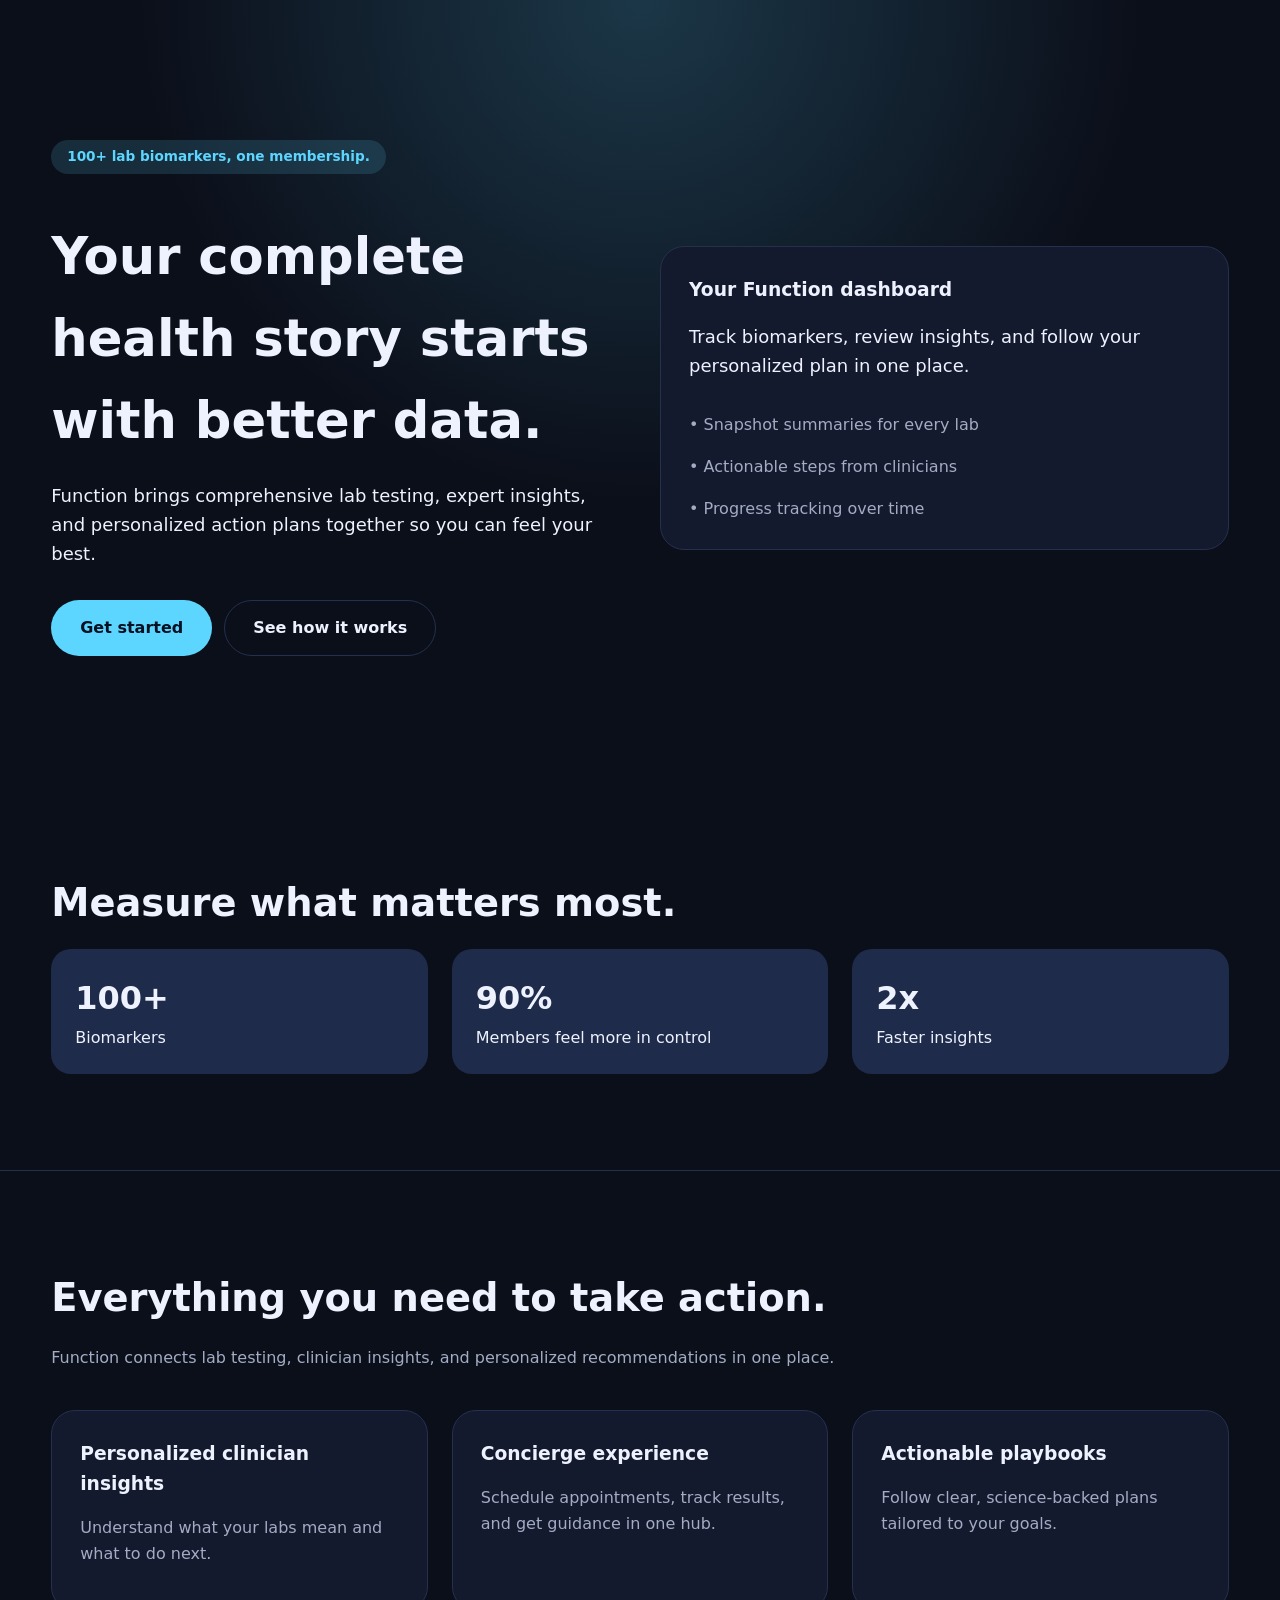
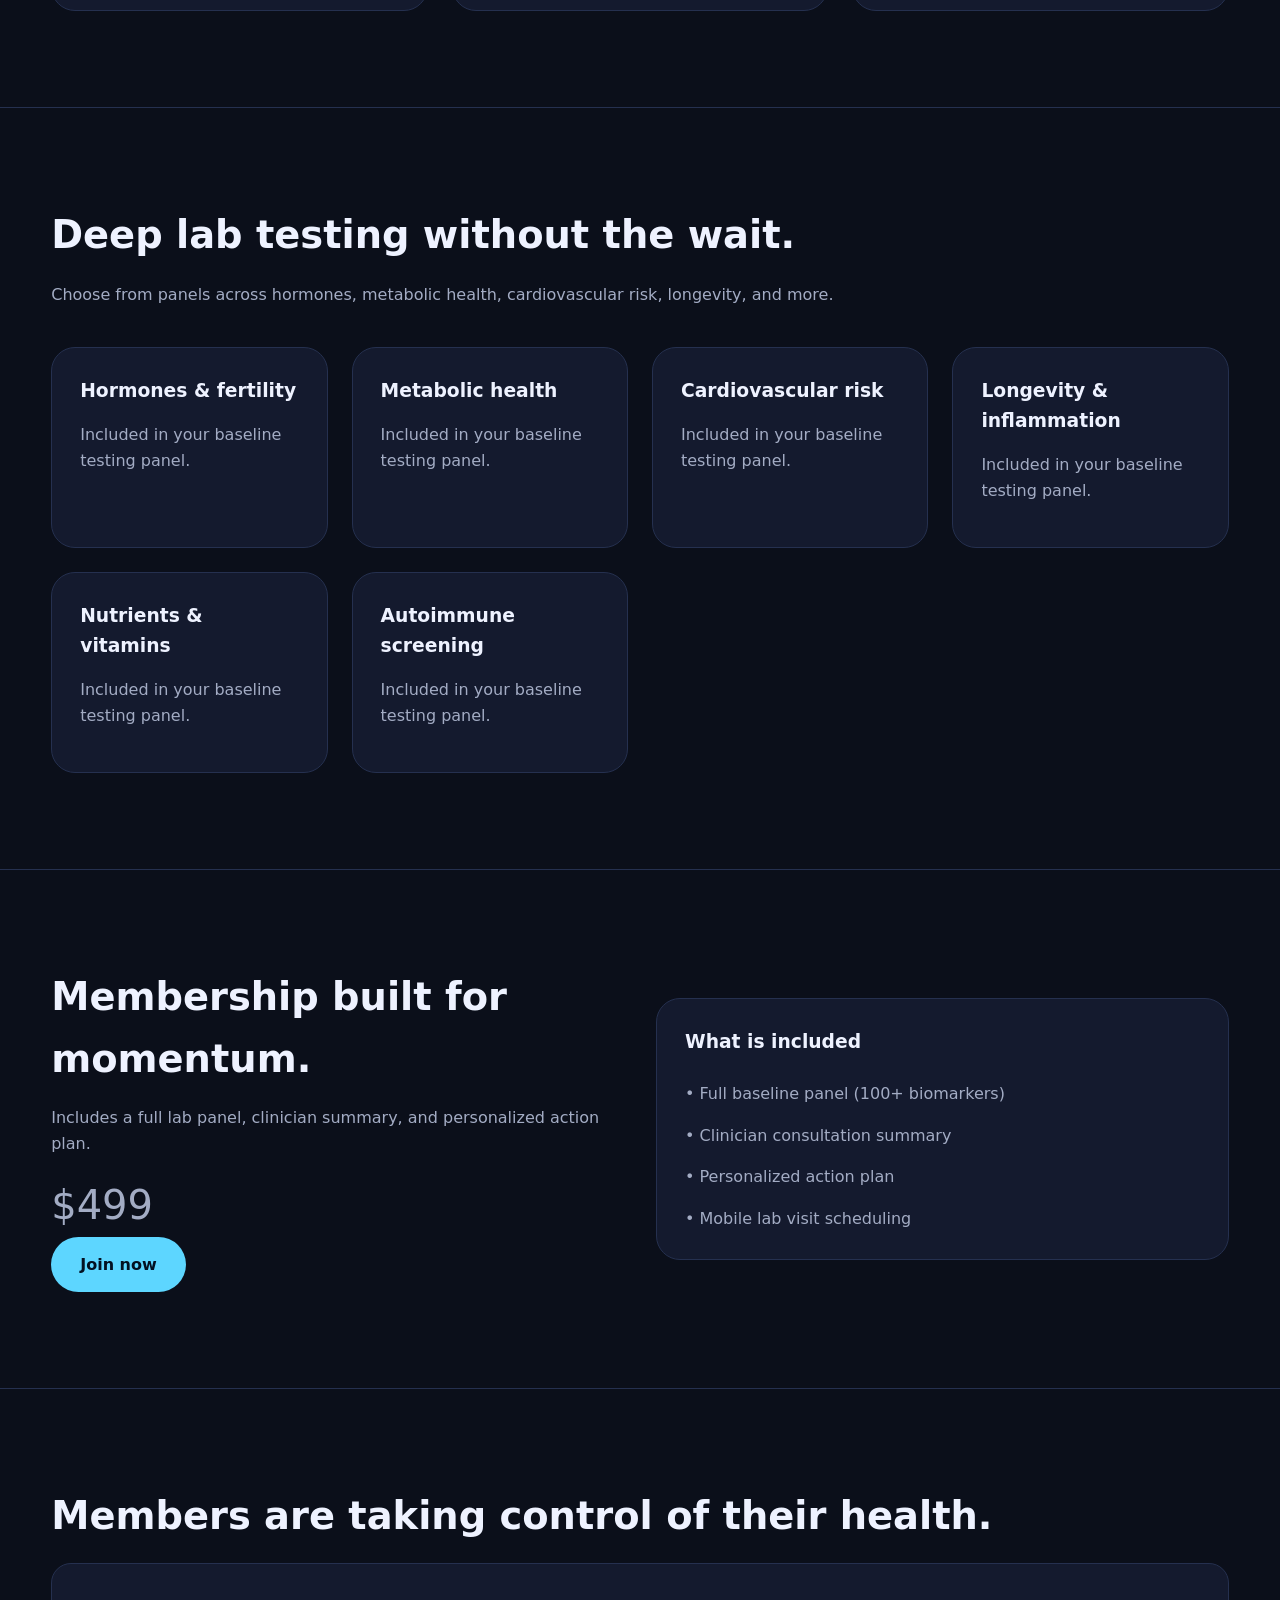
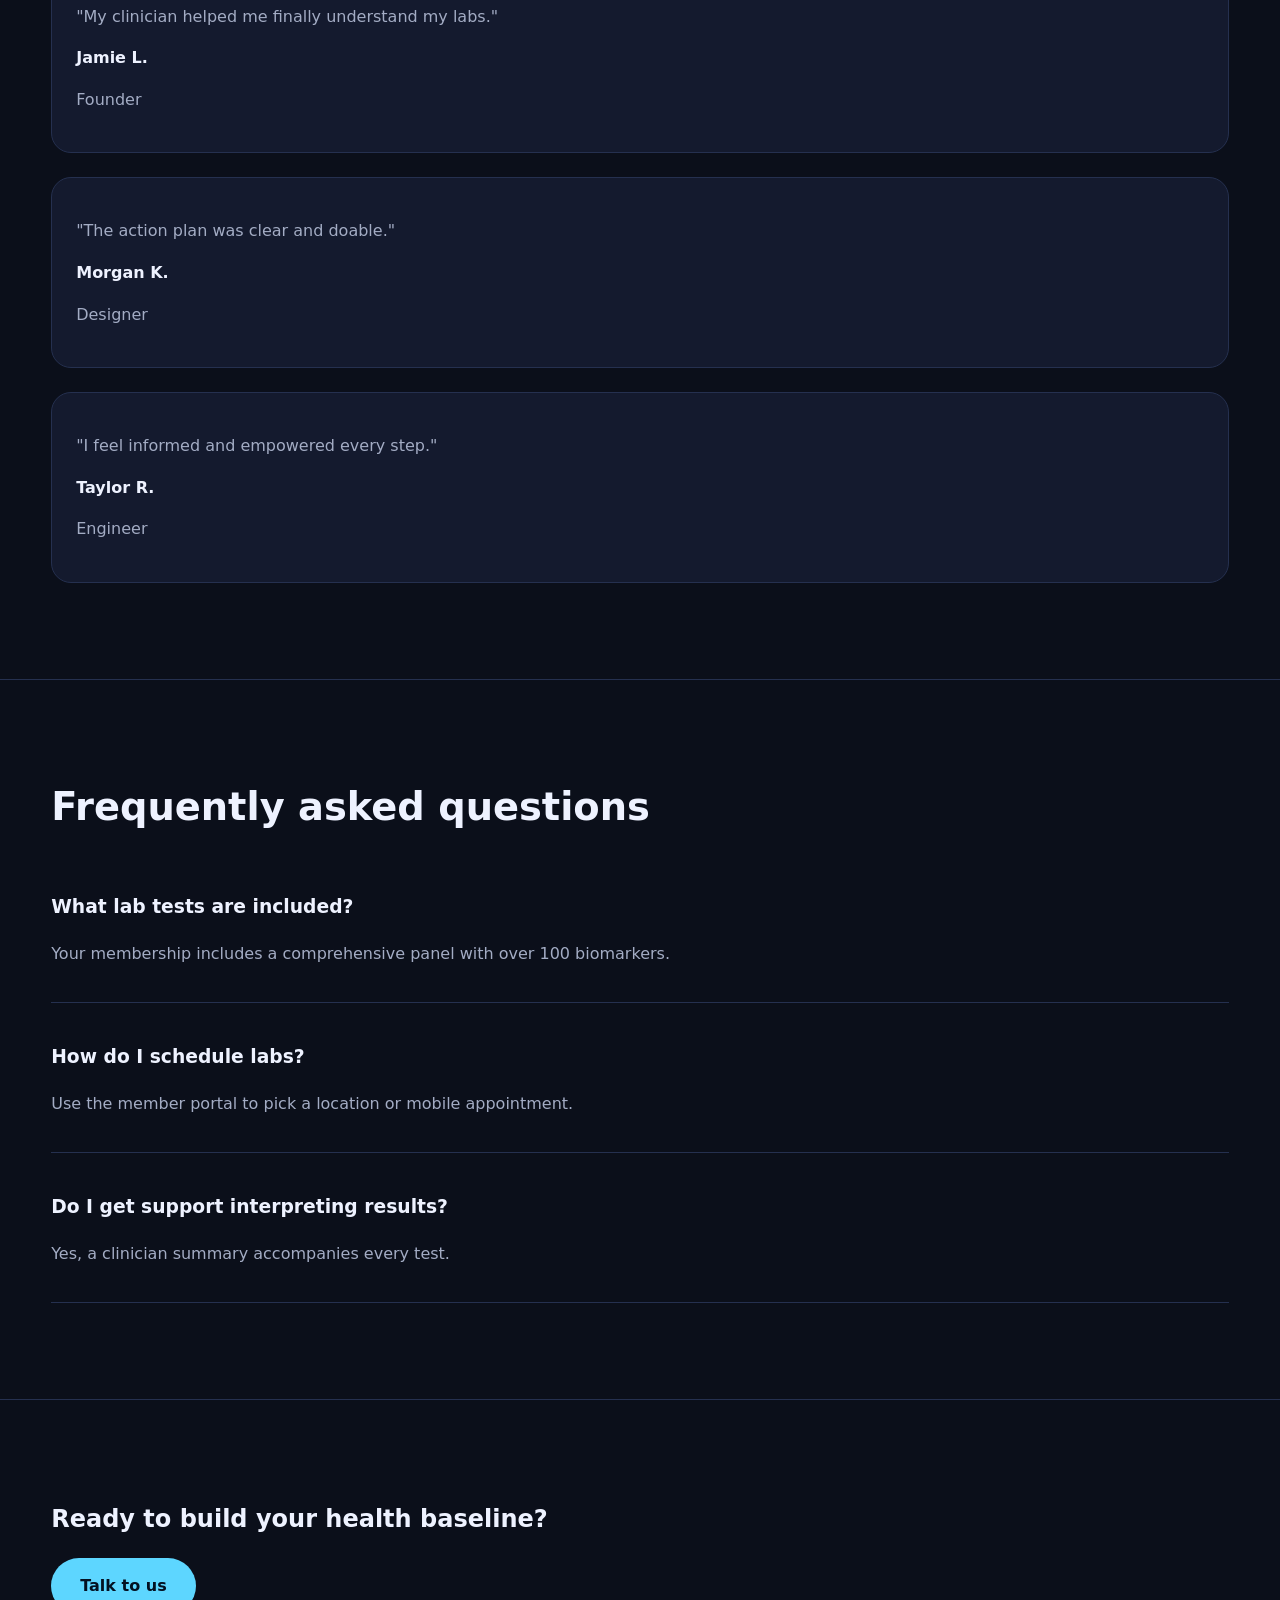
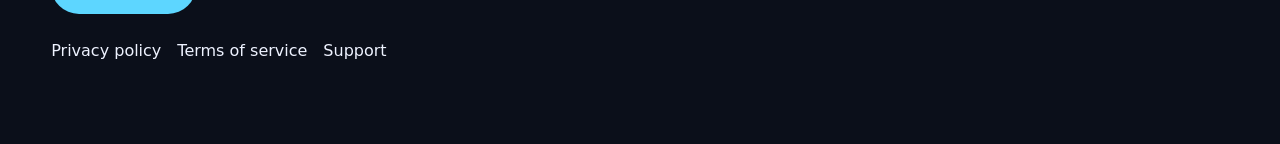
==== preview.html @ 31ff09a7 "Add static HTML preview" ====
<!DOCTYPE html>
<html lang="en">
  <head>
    <meta charset="UTF-8">
    <meta name="viewport" content="width=device-width, initial-scale=1.0">
    <title>Function Health Clone Preview</title>
    <link rel="stylesheet" href="style.css">
  </head>
  <body>
    <section class="fhc-hero" id="top">
      <div class="fhc-container fhc-hero-grid">
        <div>
          <span class="fhc-pill">100+ lab biomarkers, one membership.</span>
          <h1>Your complete health story starts with better data.</h1>
          <p>Function brings comprehensive lab testing, expert insights, and personalized action plans together so you can feel your best.</p>
          <div class="fhc-badge-list">
            <a class="fhc-button" href="#pricing">Get started</a>
            <a class="fhc-button secondary" href="#labs">See how it works</a>
          </div>
        </div>
        <div class="fhc-card">
          <h3>Your Function dashboard</h3>
          <p>Track biomarkers, review insights, and follow your personalized plan in one place.</p>
          <ul class="fhc-list">
            <li>• Snapshot summaries for every lab</li>
            <li>• Actionable steps from clinicians</li>
            <li>• Progress tracking over time</li>
          </ul>
        </div>
      </div>
    </section>

    <section class="fhc-section" id="stats">
      <div class="fhc-container">
        <h2>Measure what matters most.</h2>
        <div class="fhc-stats">
          <div class="fhc-stat">
            <strong>100+</strong>
            <span>Biomarkers</span>
          </div>
          <div class="fhc-stat">
            <strong>90%</strong>
            <span>Members feel more in control</span>
          </div>
          <div class="fhc-stat">
            <strong>2x</strong>
            <span>Faster insights</span>
          </div>
        </div>
      </div>
    </section>

    <section class="fhc-section" id="benefits">
      <div class="fhc-container">
        <h2>Everything you need to take action.</h2>
        <p>Function connects lab testing, clinician insights, and personalized recommendations in one place.</p>
        <div class="fhc-card-grid">
          <div class="fhc-card">
            <h3>Personalized clinician insights</h3>
            <p>Understand what your labs mean and what to do next.</p>
          </div>
          <div class="fhc-card">
            <h3>Concierge experience</h3>
            <p>Schedule appointments, track results, and get guidance in one hub.</p>
          </div>
          <div class="fhc-card">
            <h3>Actionable playbooks</h3>
            <p>Follow clear, science-backed plans tailored to your goals.</p>
          </div>
        </div>
      </div>
    </section>

    <section class="fhc-section" id="labs">
      <div class="fhc-container">
        <h2>Deep lab testing without the wait.</h2>
        <p>Choose from panels across hormones, metabolic health, cardiovascular risk, longevity, and more.</p>
        <div class="fhc-card-grid">
          <div class="fhc-card">
            <h3>Hormones &amp; fertility</h3>
            <p>Included in your baseline testing panel.</p>
          </div>
          <div class="fhc-card">
            <h3>Metabolic health</h3>
            <p>Included in your baseline testing panel.</p>
          </div>
          <div class="fhc-card">
            <h3>Cardiovascular risk</h3>
            <p>Included in your baseline testing panel.</p>
          </div>
          <div class="fhc-card">
            <h3>Longevity &amp; inflammation</h3>
            <p>Included in your baseline testing panel.</p>
          </div>
          <div class="fhc-card">
            <h3>Nutrients &amp; vitamins</h3>
            <p>Included in your baseline testing panel.</p>
          </div>
          <div class="fhc-card">
            <h3>Autoimmune screening</h3>
            <p>Included in your baseline testing panel.</p>
          </div>
        </div>
      </div>
    </section>

    <section class="fhc-section" id="pricing">
      <div class="fhc-container fhc-pricing">
        <div>
          <h2>Membership built for momentum.</h2>
          <p>Includes a full lab panel, clinician summary, and personalized action plan.</p>
          <p class="fhc-price">$499</p>
          <a class="fhc-button" href="#">Join now</a>
        </div>
        <div class="fhc-card">
          <h3>What is included</h3>
          <ul class="fhc-list">
            <li>• Full baseline panel (100+ biomarkers)</li>
            <li>• Clinician consultation summary</li>
            <li>• Personalized action plan</li>
            <li>• Mobile lab visit scheduling</li>
          </ul>
        </div>
      </div>
    </section>

    <section class="fhc-section" id="testimonials">
      <div class="fhc-container">
        <h2>Members are taking control of their health.</h2>
        <div class="fhc-testimonial">
          <blockquote>
            <p>"My clinician helped me finally understand my labs."</p>
            <strong>Jamie L.</strong>
            <p>Founder</p>
          </blockquote>
          <blockquote>
            <p>"The action plan was clear and doable."</p>
            <strong>Morgan K.</strong>
            <p>Designer</p>
          </blockquote>
          <blockquote>
            <p>"I feel informed and empowered every step."</p>
            <strong>Taylor R.</strong>
            <p>Engineer</p>
          </blockquote>
        </div>
      </div>
    </section>

    <section class="fhc-section" id="faq">
      <div class="fhc-container">
        <h2>Frequently asked questions</h2>
        <div>
          <div class="fhc-faq-item">
            <h3>What lab tests are included?</h3>
            <p>Your membership includes a comprehensive panel with over 100 biomarkers.</p>
          </div>
          <div class="fhc-faq-item">
            <h3>How do I schedule labs?</h3>
            <p>Use the member portal to pick a location or mobile appointment.</p>
          </div>
          <div class="fhc-faq-item">
            <h3>Do I get support interpreting results?</h3>
            <p>Yes, a clinician summary accompanies every test.</p>
          </div>
        </div>
      </div>
    </section>

    <footer class="fhc-footer" id="contact">
      <div class="fhc-container">
        <h2>Ready to build your health baseline?</h2>
        <a class="fhc-button" href="#">Talk to us</a>
        <nav>
          <a href="#">Privacy policy</a>
          <a href="#">Terms of service</a>
          <a href="#">Support</a>
        </nav>
      </div>
    </footer>
  </body>
</html>
---- style.css ----
/*
Theme Name: Function Health Clone
Theme URI: https://www.functionhealth.com/
Author: OpenAI
Description: A customizable WordPress theme inspired by Function Health.
Version: 1.0.0
Text Domain: function-health-clone
*/

:root {
  --fhc-bg: #0b0f1a;
  --fhc-text: #eef2ff;
  --fhc-muted: #a3acc4;
  --fhc-accent: #5dd6ff;
  --fhc-surface: #141a2e;
  --fhc-border: #25304f;
  --fhc-highlight: #1f2b4a;
  --fhc-success: #52f2a9;
}

* {
  box-sizing: border-box;
}

body {
  margin: 0;
  font-family: "Inter", "Segoe UI", system-ui, sans-serif;
  background: var(--fhc-bg);
  color: var(--fhc-text);
  line-height: 1.6;
}

a {
  color: inherit;
  text-decoration: none;
}

img {
  max-width: 100%;
  display: block;
}

.fhc-container {
  width: min(1200px, 92vw);
  margin: 0 auto;
}

.fhc-section {
  padding: 96px 0;
  border-bottom: 1px solid var(--fhc-border);
}

.fhc-section h2 {
  font-size: clamp(2rem, 3vw, 3rem);
  margin: 0 0 16px;
}

.fhc-section p {
  color: var(--fhc-muted);
}

.fhc-button {
  display: inline-flex;
  align-items: center;
  gap: 8px;
  padding: 14px 28px;
  border-radius: 999px;
  border: 1px solid transparent;
  font-weight: 600;
  background: var(--fhc-accent);
  color: #031122;
  transition: transform 0.2s ease, box-shadow 0.2s ease;
}

.fhc-button:hover {
  transform: translateY(-2px);
  box-shadow: 0 16px 30px rgba(93, 214, 255, 0.25);
}

.fhc-button.secondary {
  background: transparent;
  color: var(--fhc-text);
  border-color: var(--fhc-border);
}

.fhc-hero {
  padding: 140px 0 120px;
  background: radial-gradient(circle at top, rgba(93, 214, 255, 0.2), transparent 50%);
}

.fhc-hero .fhc-hero-grid {
  display: grid;
  gap: 40px;
  grid-template-columns: repeat(auto-fit, minmax(280px, 1fr));
  align-items: center;
}

.fhc-hero h1 {
  font-size: clamp(2.8rem, 4vw, 4.5rem);
  margin-bottom: 20px;
}

.fhc-hero p {
  font-size: 1.125rem;
  margin-bottom: 32px;
}

.fhc-pill {
  display: inline-flex;
  align-items: center;
  gap: 8px;
  padding: 6px 16px;
  border-radius: 999px;
  background: rgba(93, 214, 255, 0.15);
  color: var(--fhc-accent);
  font-weight: 600;
  font-size: 0.85rem;
}

.fhc-card-grid {
  display: grid;
  gap: 24px;
  grid-template-columns: repeat(auto-fit, minmax(220px, 1fr));
  margin-top: 40px;
}

.fhc-card {
  background: var(--fhc-surface);
  border: 1px solid var(--fhc-border);
  border-radius: 24px;
  padding: 28px;
}

.fhc-card h3 {
  margin-top: 0;
  margin-bottom: 12px;
}

.fhc-stats {
  display: grid;
  gap: 24px;
  grid-template-columns: repeat(auto-fit, minmax(200px, 1fr));
}

.fhc-stat {
  background: var(--fhc-highlight);
  border-radius: 20px;
  padding: 24px;
}

.fhc-stat strong {
  font-size: 2rem;
  display: block;
}

.fhc-pricing {
  display: grid;
  gap: 32px;
  grid-template-columns: repeat(auto-fit, minmax(280px, 1fr));
  align-items: center;
}

.fhc-price {
  font-size: clamp(2.5rem, 3vw, 3.5rem);
  color: var(--fhc-success);
  margin: 0;
}

.fhc-list {
  list-style: none;
  padding: 0;
  margin: 24px 0 0;
  display: grid;
  gap: 16px;
}

.fhc-list li {
  display: flex;
  gap: 12px;
  align-items: flex-start;
  color: var(--fhc-muted);
}

.fhc-testimonial {
  display: grid;
  gap: 24px;
}

.fhc-testimonial blockquote {
  margin: 0;
  padding: 24px;
  border-radius: 20px;
  background: var(--fhc-surface);
  border: 1px solid var(--fhc-border);
}

.fhc-faq-item {
  border-bottom: 1px solid var(--fhc-border);
  padding: 20px 0;
}

.fhc-footer {
  padding: 80px 0;
}

.fhc-footer nav {
  display: flex;
  flex-wrap: wrap;
  gap: 16px;
  margin-top: 24px;
}

.fhc-badge-list {
  display: flex;
  flex-wrap: wrap;
  gap: 12px;
  margin-top: 20px;
}

.fhc-badge {
  background: rgba(255, 255, 255, 0.06);
  border: 1px solid var(--fhc-border);
  padding: 8px 16px;
  border-radius: 999px;
  font-size: 0.85rem;
}

@media (max-width: 720px) {
  .fhc-section {
    padding: 72px 0;
  }
}
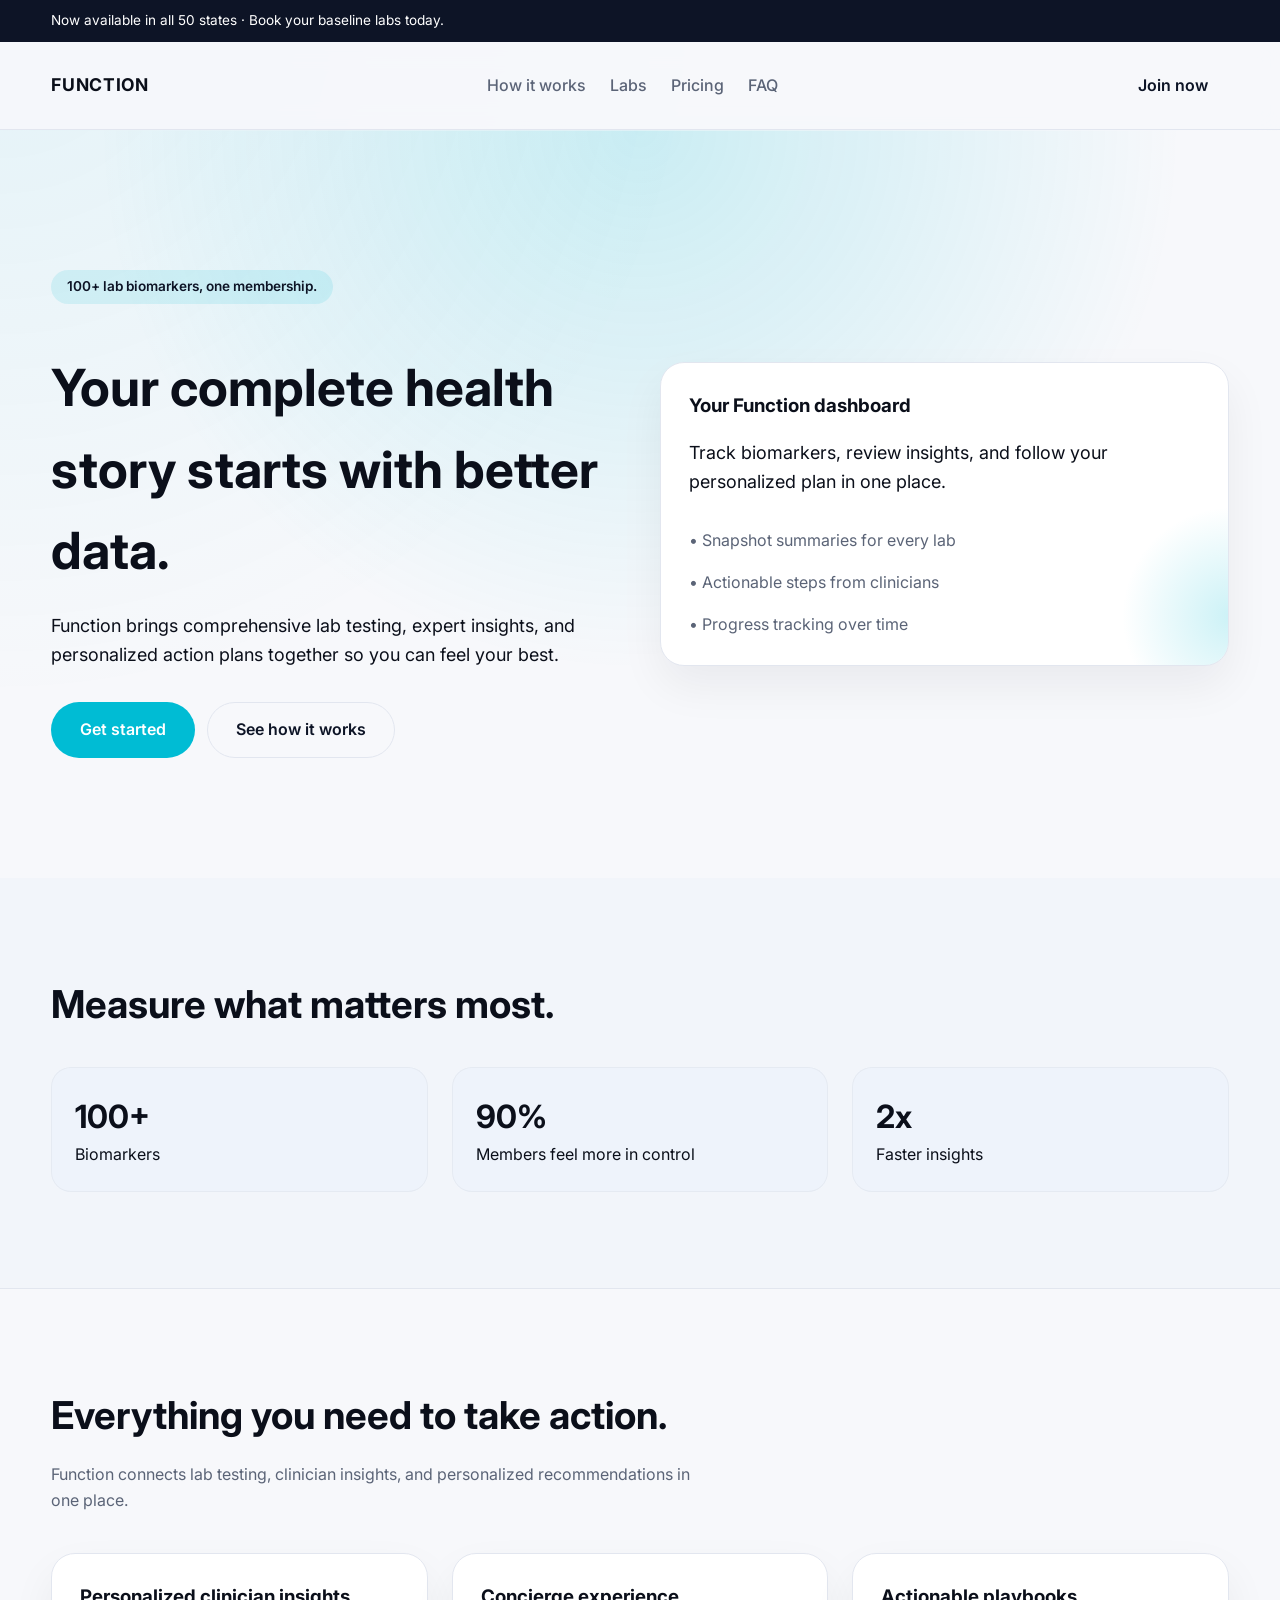
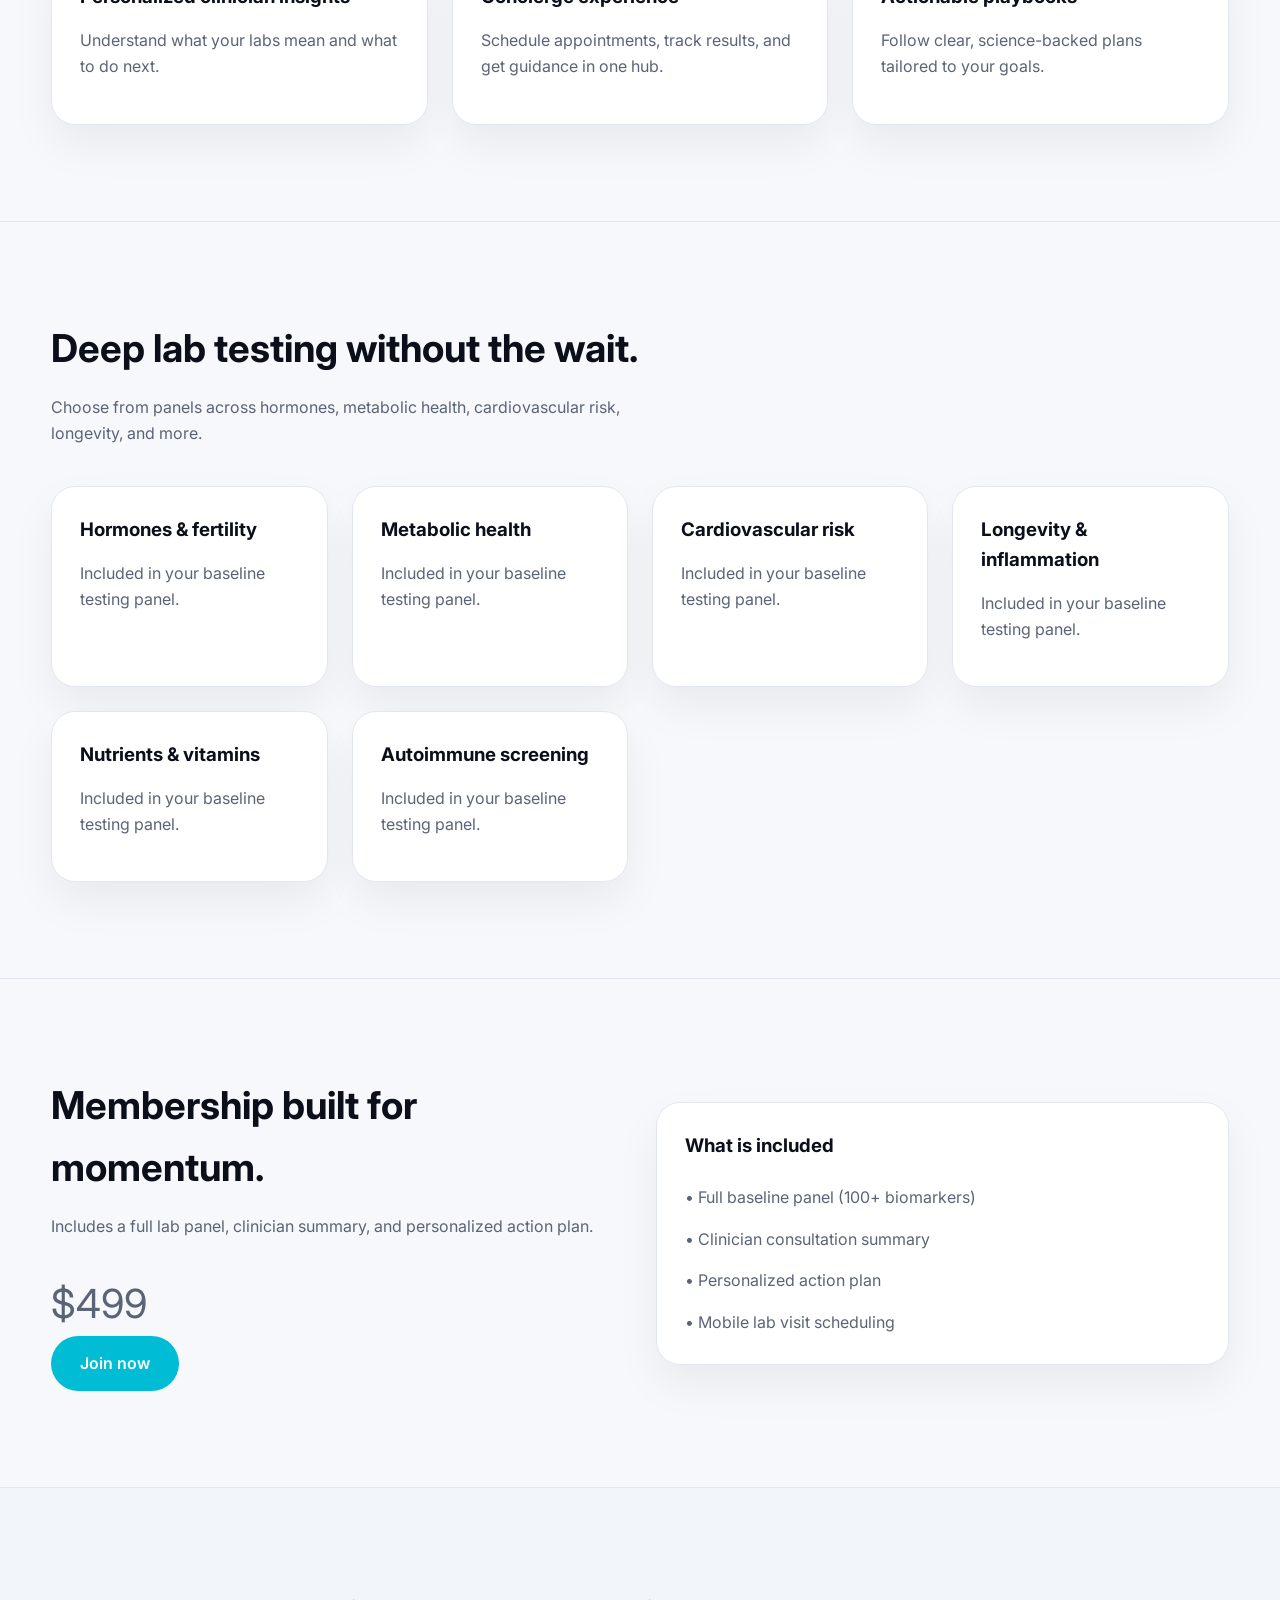
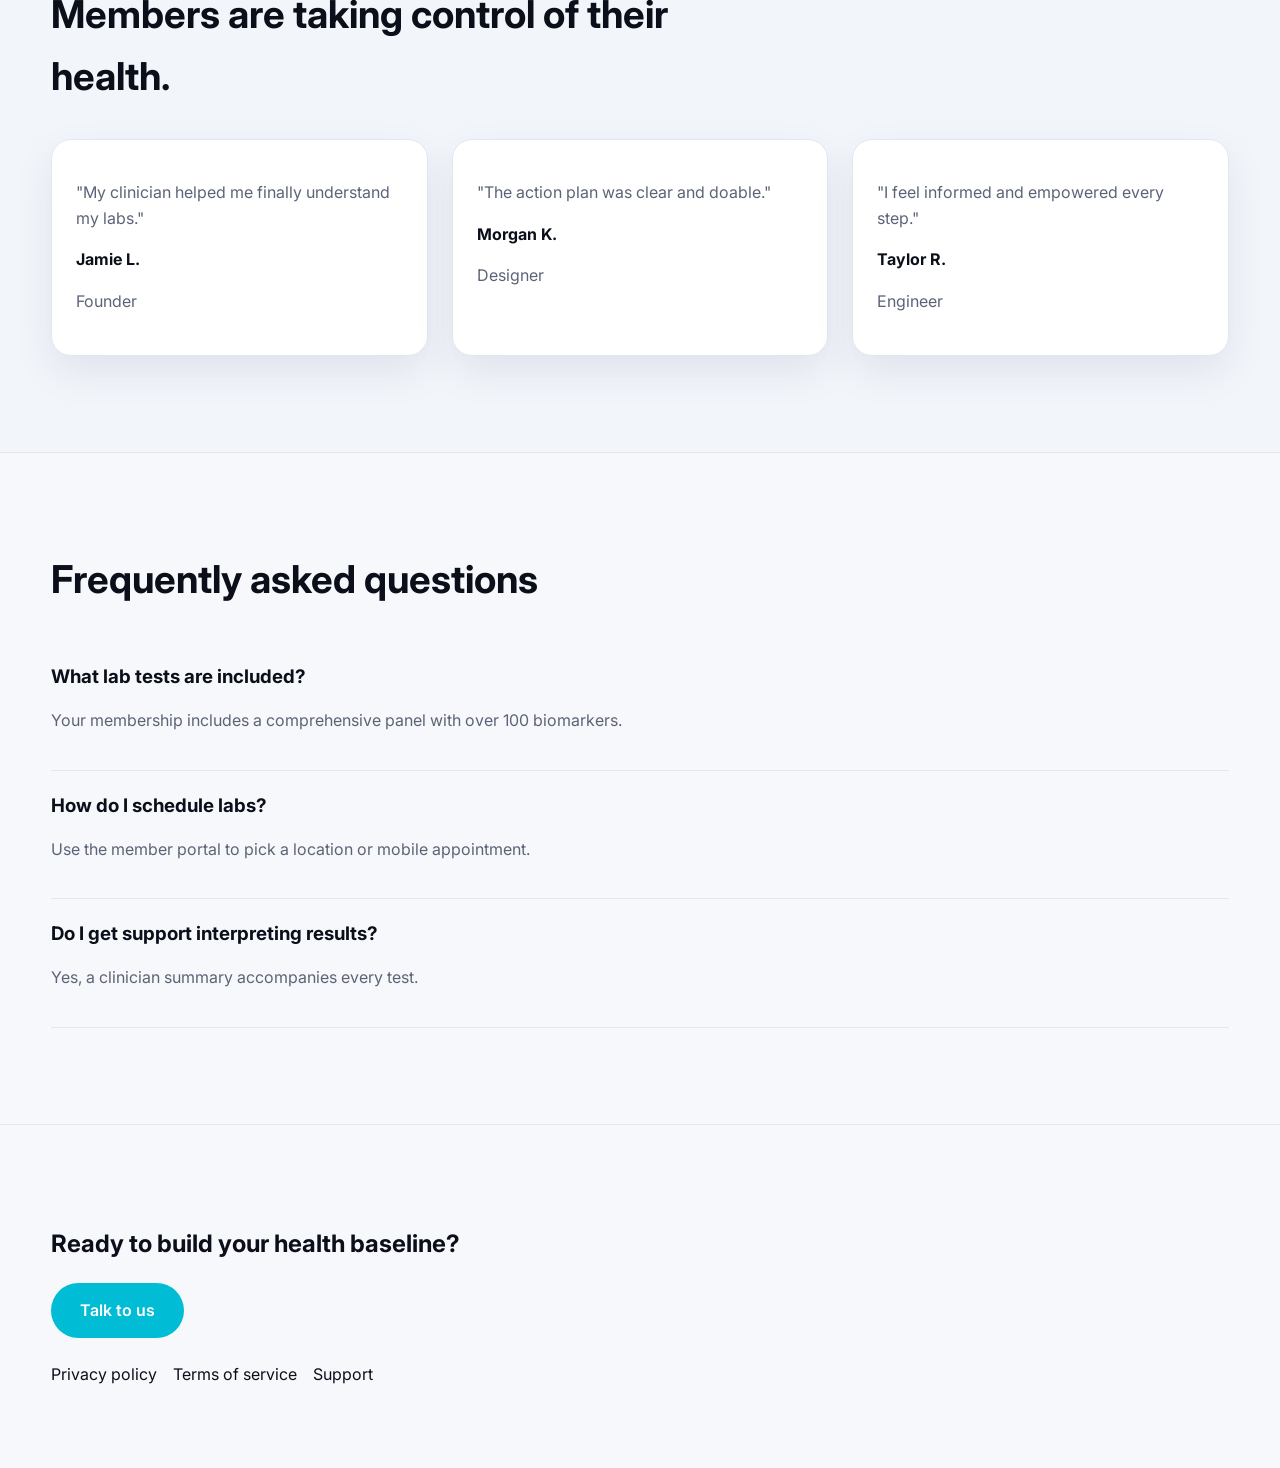
==== commit 5d08f0ac: "Enhance section layout and styling" ====
--- a/preview.html
+++ b/preview.html
@@ -7,6 +7,25 @@
     <link rel="stylesheet" href="style.css">
   </head>
   <body>
+    <div class="fhc-announcement">
+      <div class="fhc-container">
+        Now available in all 50 states · Book your baseline labs today.
+      </div>
+    </div>
+    <header class="fhc-header">
+      <div class="fhc-container">
+        <div class="fhc-logo">Function</div>
+        <nav class="fhc-nav">
+          <a href="#benefits">How it works</a>
+          <a href="#labs">Labs</a>
+          <a href="#pricing">Pricing</a>
+          <a href="#faq">FAQ</a>
+        </nav>
+        <div class="fhc-header-actions">
+          <a class="fhc-button secondary" href="#pricing">Join now</a>
+        </div>
+      </div>
+    </header>
     <section class="fhc-hero" id="top">
       <div class="fhc-container fhc-hero-grid">
         <div>
@@ -18,7 +37,7 @@
             <a class="fhc-button secondary" href="#labs">See how it works</a>
           </div>
         </div>
-        <div class="fhc-card">
+        <div class="fhc-card fhc-hero-card">
           <h3>Your Function dashboard</h3>
           <p>Track biomarkers, review insights, and follow your personalized plan in one place.</p>
           <ul class="fhc-list">
@@ -30,9 +49,11 @@
       </div>
     </section>
 
-    <section class="fhc-section" id="stats">
-      <div class="fhc-container">
-        <h2>Measure what matters most.</h2>
+    <section class="fhc-section fhc-section--alt" id="stats">
+      <div class="fhc-container">
+        <div class="fhc-section-header">
+          <h2>Measure what matters most.</h2>
+        </div>
         <div class="fhc-stats">
           <div class="fhc-stat">
             <strong>100+</strong>
@@ -52,8 +73,10 @@
 
     <section class="fhc-section" id="benefits">
       <div class="fhc-container">
-        <h2>Everything you need to take action.</h2>
-        <p>Function connects lab testing, clinician insights, and personalized recommendations in one place.</p>
+        <div class="fhc-section-header">
+          <h2>Everything you need to take action.</h2>
+          <p>Function connects lab testing, clinician insights, and personalized recommendations in one place.</p>
+        </div>
         <div class="fhc-card-grid">
           <div class="fhc-card">
             <h3>Personalized clinician insights</h3>
@@ -73,8 +96,10 @@
 
     <section class="fhc-section" id="labs">
       <div class="fhc-container">
-        <h2>Deep lab testing without the wait.</h2>
-        <p>Choose from panels across hormones, metabolic health, cardiovascular risk, longevity, and more.</p>
+        <div class="fhc-section-header">
+          <h2>Deep lab testing without the wait.</h2>
+          <p>Choose from panels across hormones, metabolic health, cardiovascular risk, longevity, and more.</p>
+        </div>
         <div class="fhc-card-grid">
           <div class="fhc-card">
             <h3>Hormones &amp; fertility</h3>
@@ -107,8 +132,10 @@
     <section class="fhc-section" id="pricing">
       <div class="fhc-container fhc-pricing">
         <div>
-          <h2>Membership built for momentum.</h2>
-          <p>Includes a full lab panel, clinician summary, and personalized action plan.</p>
+          <div class="fhc-section-header">
+            <h2>Membership built for momentum.</h2>
+            <p>Includes a full lab panel, clinician summary, and personalized action plan.</p>
+          </div>
           <p class="fhc-price">$499</p>
           <a class="fhc-button" href="#">Join now</a>
         </div>
@@ -124,9 +151,11 @@
       </div>
     </section>
 
-    <section class="fhc-section" id="testimonials">
-      <div class="fhc-container">
-        <h2>Members are taking control of their health.</h2>
+    <section class="fhc-section fhc-section--alt" id="testimonials">
+      <div class="fhc-container">
+        <div class="fhc-section-header">
+          <h2>Members are taking control of their health.</h2>
+        </div>
         <div class="fhc-testimonial">
           <blockquote>
             <p>"My clinician helped me finally understand my labs."</p>
@@ -149,7 +178,9 @@
 
     <section class="fhc-section" id="faq">
       <div class="fhc-container">
-        <h2>Frequently asked questions</h2>
+        <div class="fhc-section-header">
+          <h2>Frequently asked questions</h2>
+        </div>
         <div>
           <div class="fhc-faq-item">
             <h3>What lab tests are included?</h3>
--- a/style.css
+++ b/style.css
@@ -7,15 +7,18 @@
 Text Domain: function-health-clone
 */
 
+@import url("https://fonts.googleapis.com/css2?family=Inter:wght@400;500;600;700&display=swap");
+
 :root {
-  --fhc-bg: #0b0f1a;
-  --fhc-text: #eef2ff;
-  --fhc-muted: #a3acc4;
-  --fhc-accent: #5dd6ff;
-  --fhc-surface: #141a2e;
-  --fhc-border: #25304f;
-  --fhc-highlight: #1f2b4a;
-  --fhc-success: #52f2a9;
+  --fhc-bg: #f7f8fb;
+  --fhc-text: #0b0f1a;
+  --fhc-muted: #5b6477;
+  --fhc-accent: #00bcd4;
+  --fhc-surface: #ffffff;
+  --fhc-border: #e2e6ef;
+  --fhc-highlight: #eef3fb;
+  --fhc-success: #2ac78b;
+  --fhc-dark: #0d1426;
 }
 
 * {
@@ -30,6 +33,14 @@
   line-height: 1.6;
 }
 
+body::before {
+  content: "";
+  position: fixed;
+  inset: 0;
+  background: radial-gradient(circle at top left, rgba(0, 188, 212, 0.08), transparent 45%);
+  z-index: -1;
+}
+
 a {
   color: inherit;
   text-decoration: none;
@@ -50,6 +61,10 @@
   border-bottom: 1px solid var(--fhc-border);
 }
 
+.fhc-section--alt {
+  background: rgba(238, 243, 251, 0.6);
+}
+
 .fhc-section h2 {
   font-size: clamp(2rem, 3vw, 3rem);
   margin: 0 0 16px;
@@ -57,6 +72,11 @@
 
 .fhc-section p {
   color: var(--fhc-muted);
+}
+
+.fhc-section-header {
+  max-width: 640px;
+  margin-bottom: 32px;
 }
 
 .fhc-button {
@@ -68,24 +88,24 @@
   border: 1px solid transparent;
   font-weight: 600;
   background: var(--fhc-accent);
-  color: #031122;
+  color: #ffffff;
   transition: transform 0.2s ease, box-shadow 0.2s ease;
 }
 
 .fhc-button:hover {
   transform: translateY(-2px);
-  box-shadow: 0 16px 30px rgba(93, 214, 255, 0.25);
+  box-shadow: 0 16px 30px rgba(0, 188, 212, 0.25);
 }
 
 .fhc-button.secondary {
   background: transparent;
-  color: var(--fhc-text);
+  color: var(--fhc-dark);
   border-color: var(--fhc-border);
 }
 
 .fhc-hero {
   padding: 140px 0 120px;
-  background: radial-gradient(circle at top, rgba(93, 214, 255, 0.2), transparent 50%);
+  background: radial-gradient(circle at top, rgba(0, 188, 212, 0.18), transparent 55%);
 }
 
 .fhc-hero .fhc-hero-grid {
@@ -111,8 +131,8 @@
   gap: 8px;
   padding: 6px 16px;
   border-radius: 999px;
-  background: rgba(93, 214, 255, 0.15);
-  color: var(--fhc-accent);
+  background: rgba(0, 188, 212, 0.12);
+  color: var(--fhc-dark);
   font-weight: 600;
   font-size: 0.85rem;
 }
@@ -129,6 +149,21 @@
   border: 1px solid var(--fhc-border);
   border-radius: 24px;
   padding: 28px;
+  box-shadow: 0 20px 45px rgba(12, 18, 36, 0.06);
+}
+
+.fhc-hero-card {
+  position: relative;
+  overflow: hidden;
+}
+
+.fhc-hero-card::after {
+  content: "";
+  position: absolute;
+  inset: auto -20% -20% auto;
+  width: 220px;
+  height: 220px;
+  background: radial-gradient(circle, rgba(0, 188, 212, 0.2), transparent 70%);
 }
 
 .fhc-card h3 {
@@ -146,6 +181,7 @@
   background: var(--fhc-highlight);
   border-radius: 20px;
   padding: 24px;
+  box-shadow: inset 0 0 0 1px rgba(13, 20, 38, 0.04);
 }
 
 .fhc-stat strong {
@@ -184,6 +220,7 @@
 .fhc-testimonial {
   display: grid;
   gap: 24px;
+  grid-template-columns: repeat(auto-fit, minmax(260px, 1fr));
 }
 
 .fhc-testimonial blockquote {
@@ -192,6 +229,7 @@
   border-radius: 20px;
   background: var(--fhc-surface);
   border: 1px solid var(--fhc-border);
+  box-shadow: 0 16px 40px rgba(12, 18, 36, 0.08);
 }
 
 .fhc-faq-item {
@@ -199,6 +237,10 @@
   padding: 20px 0;
 }
 
+.fhc-faq-item h3 {
+  margin: 0 0 8px;
+}
+
 .fhc-footer {
   padding: 80px 0;
 }
@@ -218,15 +260,82 @@
 }
 
 .fhc-badge {
-  background: rgba(255, 255, 255, 0.06);
+  background: rgba(13, 20, 38, 0.04);
   border: 1px solid var(--fhc-border);
   padding: 8px 16px;
   border-radius: 999px;
   font-size: 0.85rem;
 }
 
+.fhc-announcement {
+  background: var(--fhc-dark);
+  color: #ffffff;
+  padding: 10px 0;
+  font-size: 0.85rem;
+}
+
+.fhc-header {
+  position: sticky;
+  top: 0;
+  z-index: 10;
+  background: rgba(247, 248, 251, 0.9);
+  border-bottom: 1px solid var(--fhc-border);
+  backdrop-filter: blur(12px);
+}
+
+.fhc-header .fhc-container {
+  display: flex;
+  align-items: center;
+  justify-content: space-between;
+  padding: 20px 0;
+}
+
+.fhc-logo {
+  font-weight: 700;
+  font-size: 1.1rem;
+  letter-spacing: 0.04em;
+  text-transform: uppercase;
+}
+
+.fhc-nav {
+  display: flex;
+  gap: 24px;
+  align-items: center;
+  color: var(--fhc-muted);
+  font-weight: 500;
+}
+
+.fhc-nav a:hover {
+  color: var(--fhc-dark);
+}
+
+.fhc-header-actions {
+  display: flex;
+  gap: 12px;
+  align-items: center;
+}
+
+.fhc-header-actions .fhc-button {
+  padding: 10px 20px;
+}
+
+.fhc-header .fhc-button.secondary {
+  border-color: transparent;
+}
+
 @media (max-width: 720px) {
   .fhc-section {
     padding: 72px 0;
   }
-}
+
+  .fhc-header .fhc-container {
+    flex-direction: column;
+    align-items: flex-start;
+    gap: 16px;
+  }
+
+  .fhc-nav {
+    flex-wrap: wrap;
+    gap: 16px;
+  }
+}
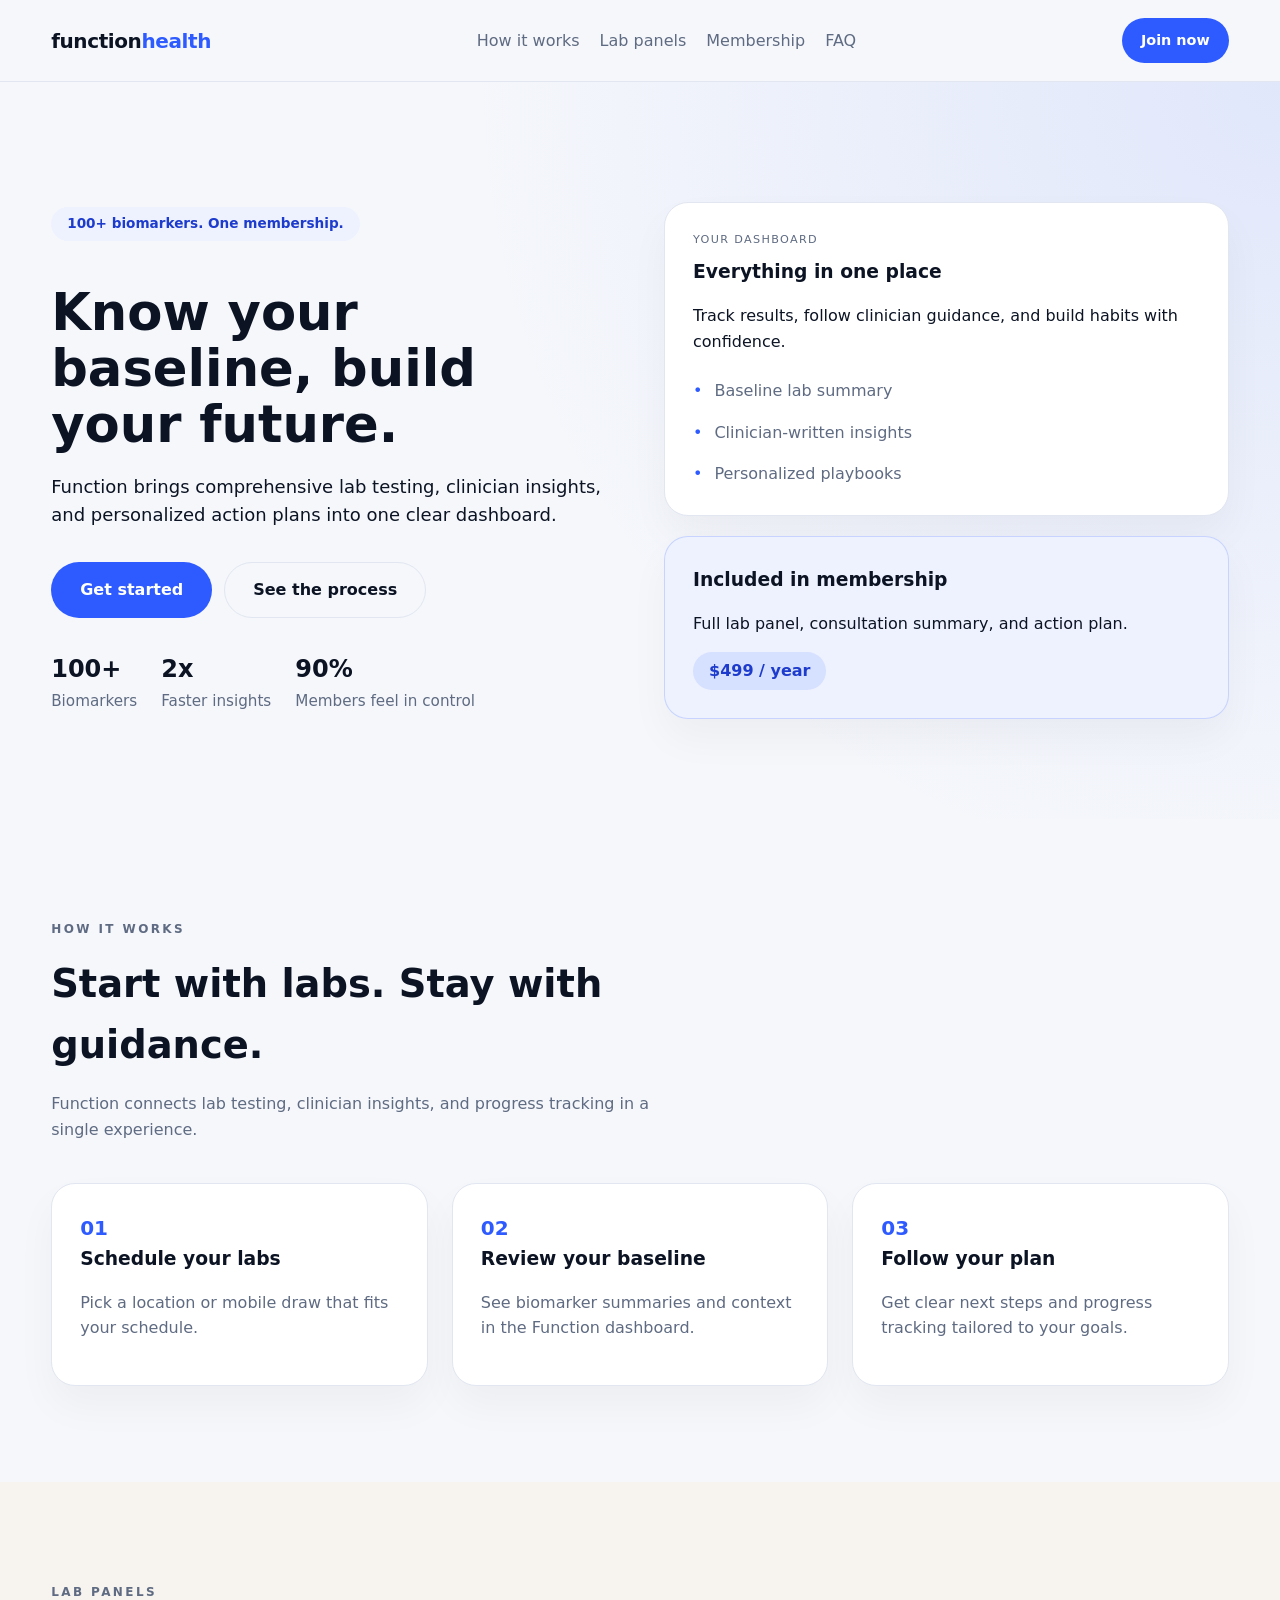
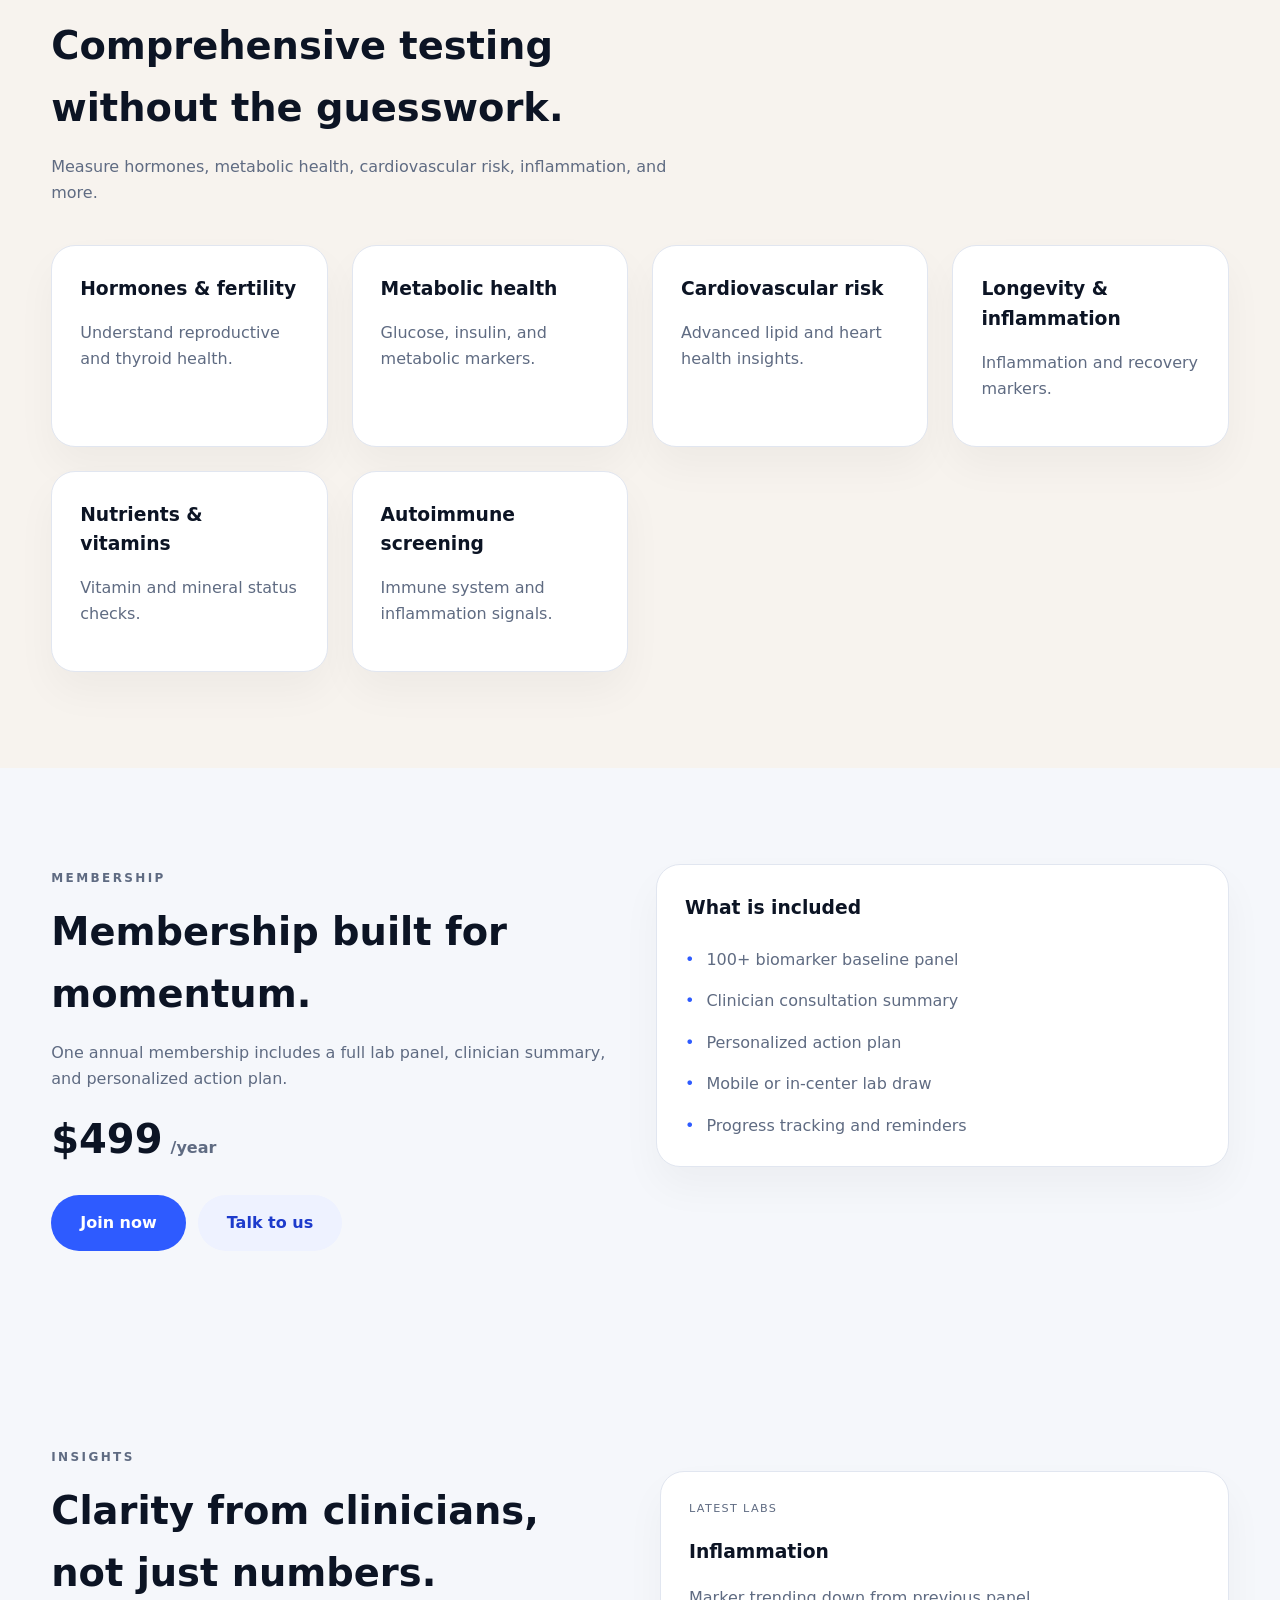
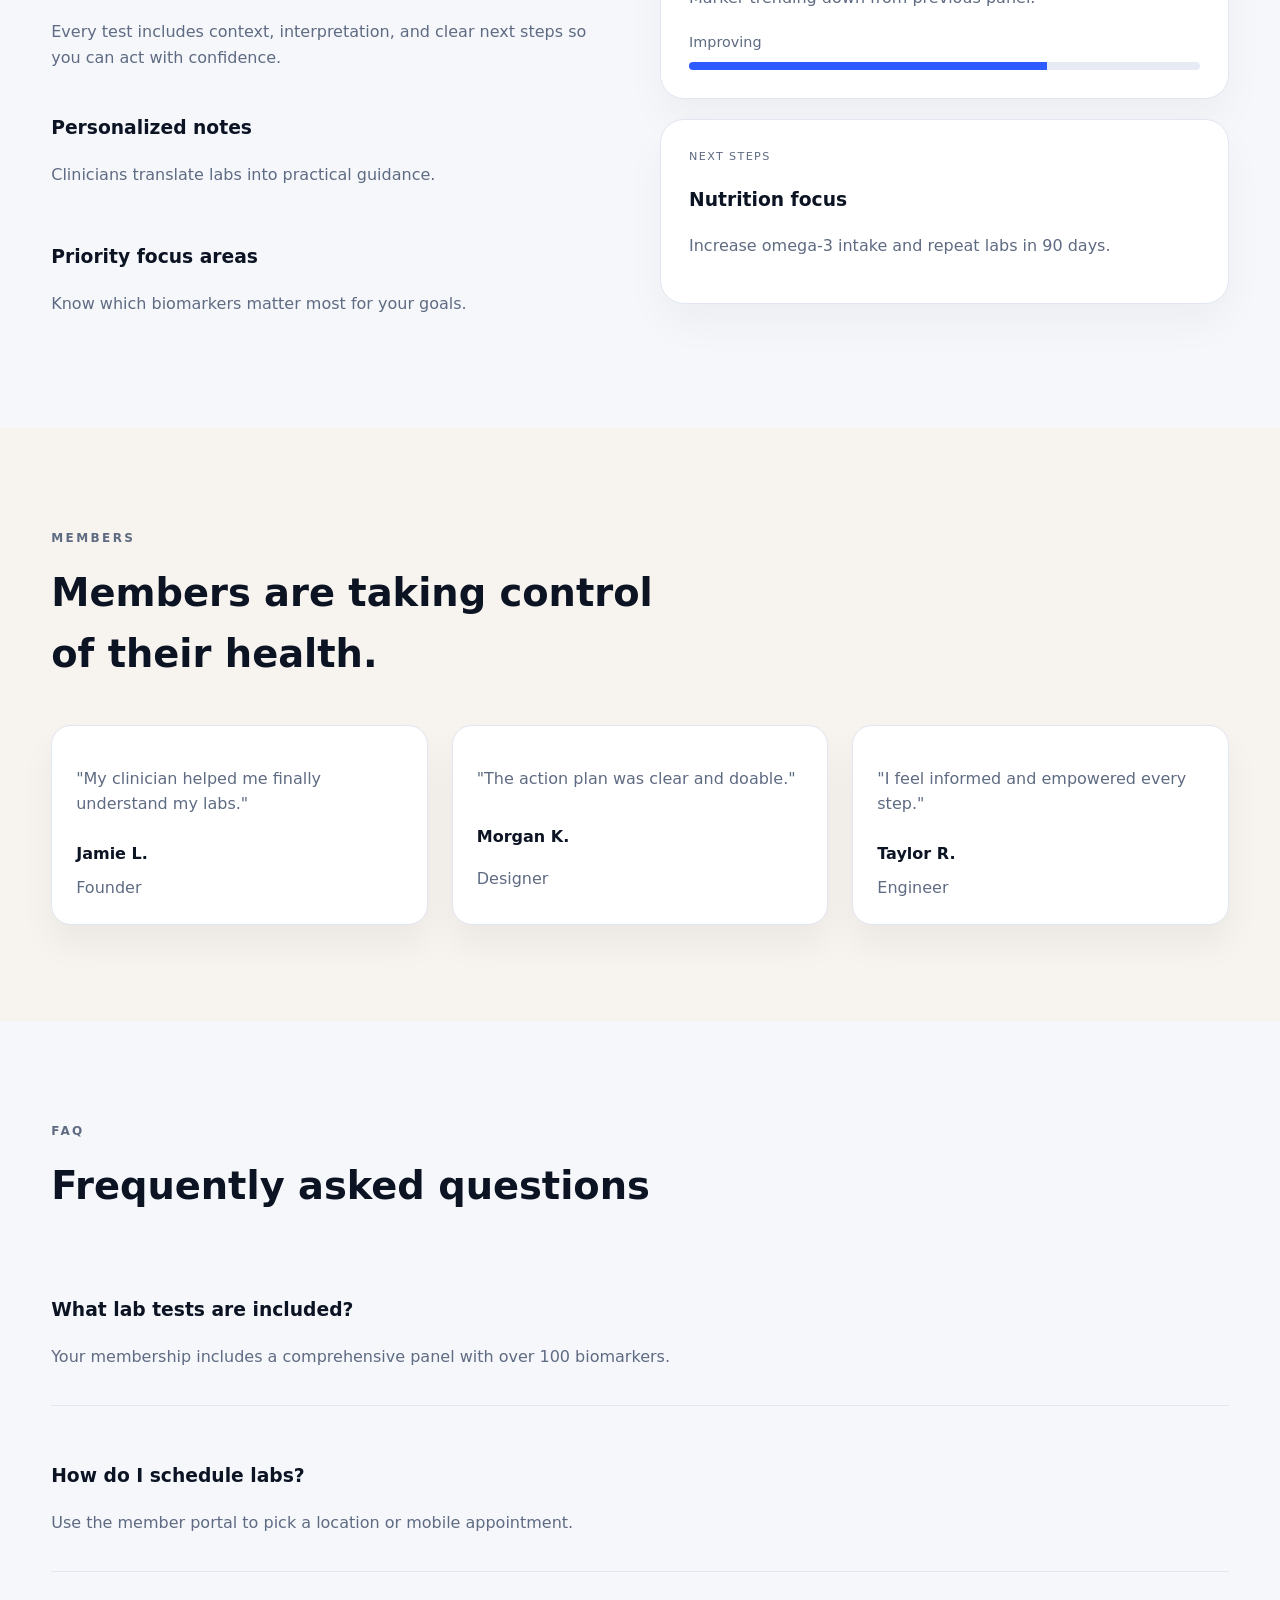
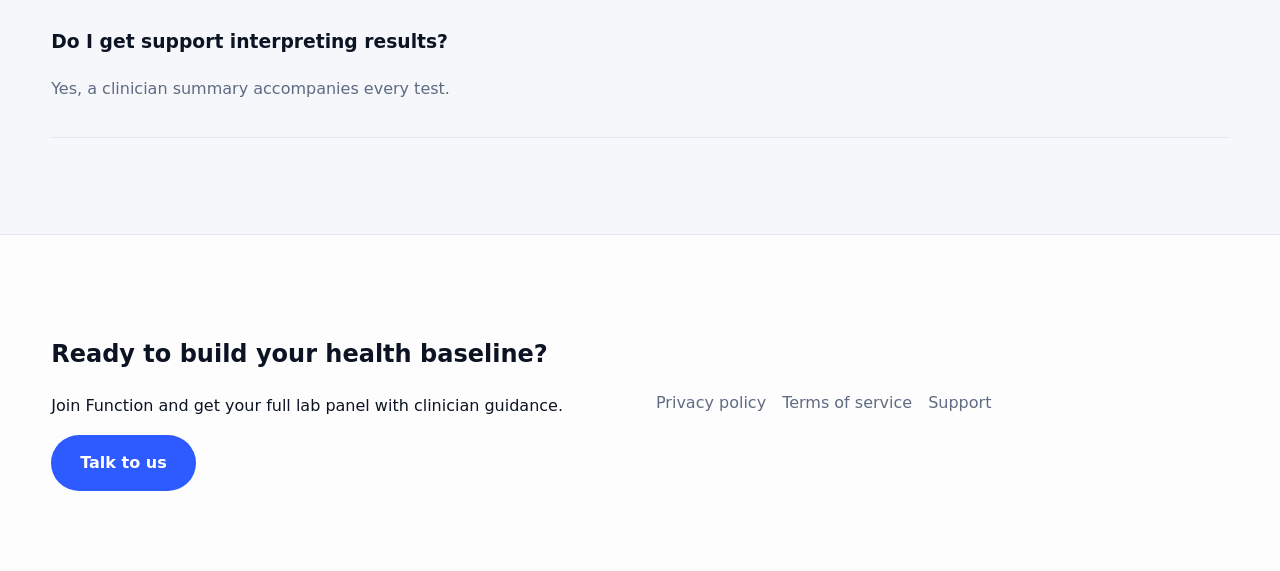
==== commit fb541aef: "Refresh Function Health landing page" ====
--- a/preview.html
+++ b/preview.html
@@ -7,170 +7,209 @@
     <link rel="stylesheet" href="style.css">
   </head>
   <body>
-    <div class="fhc-announcement">
-      <div class="fhc-container">
-        Now available in all 50 states · Book your baseline labs today.
-      </div>
-    </div>
     <header class="fhc-header">
-      <div class="fhc-container">
-        <div class="fhc-logo">Function</div>
+      <div class="fhc-container fhc-header-inner">
+        <a class="fhc-logo" href="#top">function<span>health</span></a>
         <nav class="fhc-nav">
-          <a href="#benefits">How it works</a>
-          <a href="#labs">Labs</a>
-          <a href="#pricing">Pricing</a>
+          <a href="#how-it-works">How it works</a>
+          <a href="#labs">Lab panels</a>
+          <a href="#membership">Membership</a>
           <a href="#faq">FAQ</a>
         </nav>
-        <div class="fhc-header-actions">
-          <a class="fhc-button secondary" href="#pricing">Join now</a>
-        </div>
+        <a class="fhc-button small" href="#membership">Join now</a>
       </div>
     </header>
+
     <section class="fhc-hero" id="top">
       <div class="fhc-container fhc-hero-grid">
+        <div class="fhc-hero-copy">
+          <span class="fhc-pill">100+ biomarkers. One membership.</span>
+          <h1>Know your baseline, build your future.</h1>
+          <p>Function brings comprehensive lab testing, clinician insights, and personalized action plans into one clear dashboard.</p>
+          <div class="fhc-badge-list">
+            <a class="fhc-button" href="#membership">Get started</a>
+            <a class="fhc-button secondary" href="#how-it-works">See the process</a>
+          </div>
+          <div class="fhc-hero-stats">
+            <div>
+              <strong>100+</strong>
+              <span>Biomarkers</span>
+            </div>
+            <div>
+              <strong>2x</strong>
+              <span>Faster insights</span>
+            </div>
+            <div>
+              <strong>90%</strong>
+              <span>Members feel in control</span>
+            </div>
+          </div>
+        </div>
+        <div class="fhc-hero-card">
+          <div class="fhc-card">
+            <p class="fhc-card-tag">Your dashboard</p>
+            <h3>Everything in one place</h3>
+            <p>Track results, follow clinician guidance, and build habits with confidence.</p>
+            <ul class="fhc-list">
+              <li>Baseline lab summary</li>
+              <li>Clinician-written insights</li>
+              <li>Personalized playbooks</li>
+            </ul>
+          </div>
+          <div class="fhc-card fhc-card-accent">
+            <h3>Included in membership</h3>
+            <p>Full lab panel, consultation summary, and action plan.</p>
+            <div class="fhc-inline-pill">$499 / year</div>
+          </div>
+        </div>
+      </div>
+    </section>
+
+    <section class="fhc-section" id="how-it-works">
+      <div class="fhc-container">
+        <div class="fhc-section-header">
+          <span class="fhc-eyebrow">How it works</span>
+          <h2>Start with labs. Stay with guidance.</h2>
+          <p>Function connects lab testing, clinician insights, and progress tracking in a single experience.</p>
+        </div>
+        <div class="fhc-step-grid">
+          <div class="fhc-card">
+            <span class="fhc-step">01</span>
+            <h3>Schedule your labs</h3>
+            <p>Pick a location or mobile draw that fits your schedule.</p>
+          </div>
+          <div class="fhc-card">
+            <span class="fhc-step">02</span>
+            <h3>Review your baseline</h3>
+            <p>See biomarker summaries and context in the Function dashboard.</p>
+          </div>
+          <div class="fhc-card">
+            <span class="fhc-step">03</span>
+            <h3>Follow your plan</h3>
+            <p>Get clear next steps and progress tracking tailored to your goals.</p>
+          </div>
+        </div>
+      </div>
+    </section>
+
+    <section class="fhc-section fhc-surface" id="labs">
+      <div class="fhc-container">
+        <div class="fhc-section-header">
+          <span class="fhc-eyebrow">Lab panels</span>
+          <h2>Comprehensive testing without the guesswork.</h2>
+          <p>Measure hormones, metabolic health, cardiovascular risk, inflammation, and more.</p>
+        </div>
+        <div class="fhc-card-grid">
+          <div class="fhc-card">
+            <h3>Hormones &amp; fertility</h3>
+            <p>Understand reproductive and thyroid health.</p>
+          </div>
+          <div class="fhc-card">
+            <h3>Metabolic health</h3>
+            <p>Glucose, insulin, and metabolic markers.</p>
+          </div>
+          <div class="fhc-card">
+            <h3>Cardiovascular risk</h3>
+            <p>Advanced lipid and heart health insights.</p>
+          </div>
+          <div class="fhc-card">
+            <h3>Longevity &amp; inflammation</h3>
+            <p>Inflammation and recovery markers.</p>
+          </div>
+          <div class="fhc-card">
+            <h3>Nutrients &amp; vitamins</h3>
+            <p>Vitamin and mineral status checks.</p>
+          </div>
+          <div class="fhc-card">
+            <h3>Autoimmune screening</h3>
+            <p>Immune system and inflammation signals.</p>
+          </div>
+        </div>
+      </div>
+    </section>
+
+    <section class="fhc-section" id="membership">
+      <div class="fhc-container fhc-membership">
         <div>
-          <span class="fhc-pill">100+ lab biomarkers, one membership.</span>
-          <h1>Your complete health story starts with better data.</h1>
-          <p>Function brings comprehensive lab testing, expert insights, and personalized action plans together so you can feel your best.</p>
+          <span class="fhc-eyebrow">Membership</span>
+          <h2>Membership built for momentum.</h2>
+          <p>One annual membership includes a full lab panel, clinician summary, and personalized action plan.</p>
+          <div class="fhc-price">$499<span>/year</span></div>
           <div class="fhc-badge-list">
-            <a class="fhc-button" href="#pricing">Get started</a>
-            <a class="fhc-button secondary" href="#labs">See how it works</a>
-          </div>
-        </div>
-        <div class="fhc-card fhc-hero-card">
-          <h3>Your Function dashboard</h3>
-          <p>Track biomarkers, review insights, and follow your personalized plan in one place.</p>
-          <ul class="fhc-list">
-            <li>• Snapshot summaries for every lab</li>
-            <li>• Actionable steps from clinicians</li>
-            <li>• Progress tracking over time</li>
-          </ul>
-        </div>
-      </div>
-    </section>
-
-    <section class="fhc-section fhc-section--alt" id="stats">
-      <div class="fhc-container">
-        <div class="fhc-section-header">
-          <h2>Measure what matters most.</h2>
-        </div>
-        <div class="fhc-stats">
-          <div class="fhc-stat">
-            <strong>100+</strong>
-            <span>Biomarkers</span>
-          </div>
-          <div class="fhc-stat">
-            <strong>90%</strong>
-            <span>Members feel more in control</span>
-          </div>
-          <div class="fhc-stat">
-            <strong>2x</strong>
-            <span>Faster insights</span>
-          </div>
-        </div>
-      </div>
-    </section>
-
-    <section class="fhc-section" id="benefits">
-      <div class="fhc-container">
-        <div class="fhc-section-header">
-          <h2>Everything you need to take action.</h2>
-          <p>Function connects lab testing, clinician insights, and personalized recommendations in one place.</p>
-        </div>
-        <div class="fhc-card-grid">
-          <div class="fhc-card">
-            <h3>Personalized clinician insights</h3>
-            <p>Understand what your labs mean and what to do next.</p>
-          </div>
-          <div class="fhc-card">
-            <h3>Concierge experience</h3>
-            <p>Schedule appointments, track results, and get guidance in one hub.</p>
-          </div>
-          <div class="fhc-card">
-            <h3>Actionable playbooks</h3>
-            <p>Follow clear, science-backed plans tailored to your goals.</p>
-          </div>
-        </div>
-      </div>
-    </section>
-
-    <section class="fhc-section" id="labs">
-      <div class="fhc-container">
-        <div class="fhc-section-header">
-          <h2>Deep lab testing without the wait.</h2>
-          <p>Choose from panels across hormones, metabolic health, cardiovascular risk, longevity, and more.</p>
-        </div>
-        <div class="fhc-card-grid">
-          <div class="fhc-card">
-            <h3>Hormones &amp; fertility</h3>
-            <p>Included in your baseline testing panel.</p>
-          </div>
-          <div class="fhc-card">
-            <h3>Metabolic health</h3>
-            <p>Included in your baseline testing panel.</p>
-          </div>
-          <div class="fhc-card">
-            <h3>Cardiovascular risk</h3>
-            <p>Included in your baseline testing panel.</p>
-          </div>
-          <div class="fhc-card">
-            <h3>Longevity &amp; inflammation</h3>
-            <p>Included in your baseline testing panel.</p>
-          </div>
-          <div class="fhc-card">
-            <h3>Nutrients &amp; vitamins</h3>
-            <p>Included in your baseline testing panel.</p>
-          </div>
-          <div class="fhc-card">
-            <h3>Autoimmune screening</h3>
-            <p>Included in your baseline testing panel.</p>
-          </div>
-        </div>
-      </div>
-    </section>
-
-    <section class="fhc-section" id="pricing">
-      <div class="fhc-container fhc-pricing">
-        <div>
-          <div class="fhc-section-header">
-            <h2>Membership built for momentum.</h2>
-            <p>Includes a full lab panel, clinician summary, and personalized action plan.</p>
-          </div>
-          <p class="fhc-price">$499</p>
-          <a class="fhc-button" href="#">Join now</a>
+            <a class="fhc-button" href="#">Join now</a>
+            <a class="fhc-button tertiary" href="#faq">Talk to us</a>
+          </div>
         </div>
         <div class="fhc-card">
           <h3>What is included</h3>
           <ul class="fhc-list">
-            <li>• Full baseline panel (100+ biomarkers)</li>
-            <li>• Clinician consultation summary</li>
-            <li>• Personalized action plan</li>
-            <li>• Mobile lab visit scheduling</li>
+            <li>100+ biomarker baseline panel</li>
+            <li>Clinician consultation summary</li>
+            <li>Personalized action plan</li>
+            <li>Mobile or in-center lab draw</li>
+            <li>Progress tracking and reminders</li>
           </ul>
         </div>
       </div>
     </section>
 
-    <section class="fhc-section fhc-section--alt" id="testimonials">
-      <div class="fhc-container">
-        <div class="fhc-section-header">
+    <section class="fhc-section" id="insights">
+      <div class="fhc-container fhc-insights">
+        <div class="fhc-insights-copy">
+          <span class="fhc-eyebrow">Insights</span>
+          <h2>Clarity from clinicians, not just numbers.</h2>
+          <p>Every test includes context, interpretation, and clear next steps so you can act with confidence.</p>
+          <div class="fhc-highlight-list">
+            <div>
+              <h3>Personalized notes</h3>
+              <p>Clinicians translate labs into practical guidance.</p>
+            </div>
+            <div>
+              <h3>Priority focus areas</h3>
+              <p>Know which biomarkers matter most for your goals.</p>
+            </div>
+          </div>
+        </div>
+        <div class="fhc-insights-panel">
+          <div class="fhc-panel-card">
+            <p class="fhc-card-tag">Latest labs</p>
+            <h3>Inflammation</h3>
+            <p>Marker trending down from previous panel.</p>
+            <div class="fhc-progress">
+              <span>Improving</span>
+              <div class="fhc-progress-bar"><span></span></div>
+            </div>
+          </div>
+          <div class="fhc-panel-card">
+            <p class="fhc-card-tag">Next steps</p>
+            <h3>Nutrition focus</h3>
+            <p>Increase omega-3 intake and repeat labs in 90 days.</p>
+          </div>
+        </div>
+      </div>
+    </section>
+
+    <section class="fhc-section fhc-surface" id="testimonials">
+      <div class="fhc-container">
+        <div class="fhc-section-header">
+          <span class="fhc-eyebrow">Members</span>
           <h2>Members are taking control of their health.</h2>
         </div>
         <div class="fhc-testimonial">
           <blockquote>
             <p>"My clinician helped me finally understand my labs."</p>
             <strong>Jamie L.</strong>
-            <p>Founder</p>
+            <span>Founder</span>
           </blockquote>
           <blockquote>
             <p>"The action plan was clear and doable."</p>
             <strong>Morgan K.</strong>
-            <p>Designer</p>
+            <span>Designer</span>
           </blockquote>
           <blockquote>
             <p>"I feel informed and empowered every step."</p>
             <strong>Taylor R.</strong>
-            <p>Engineer</p>
+            <span>Engineer</span>
           </blockquote>
         </div>
       </div>
@@ -179,9 +218,10 @@
     <section class="fhc-section" id="faq">
       <div class="fhc-container">
         <div class="fhc-section-header">
+          <span class="fhc-eyebrow">FAQ</span>
           <h2>Frequently asked questions</h2>
         </div>
-        <div>
+        <div class="fhc-faq">
           <div class="fhc-faq-item">
             <h3>What lab tests are included?</h3>
             <p>Your membership includes a comprehensive panel with over 100 biomarkers.</p>
@@ -199,9 +239,12 @@
     </section>
 
     <footer class="fhc-footer" id="contact">
-      <div class="fhc-container">
-        <h2>Ready to build your health baseline?</h2>
-        <a class="fhc-button" href="#">Talk to us</a>
+      <div class="fhc-container fhc-footer-inner">
+        <div>
+          <h2>Ready to build your health baseline?</h2>
+          <p>Join Function and get your full lab panel with clinician guidance.</p>
+          <a class="fhc-button" href="#membership">Talk to us</a>
+        </div>
         <nav>
           <a href="#">Privacy policy</a>
           <a href="#">Terms of service</a>
--- a/style.css
+++ b/style.css
@@ -7,18 +7,16 @@
 Text Domain: function-health-clone
 */
 
-@import url("https://fonts.googleapis.com/css2?family=Inter:wght@400;500;600;700&display=swap");
-
 :root {
-  --fhc-bg: #f7f8fb;
-  --fhc-text: #0b0f1a;
-  --fhc-muted: #5b6477;
-  --fhc-accent: #00bcd4;
+  --fhc-bg: #f5f7fb;
+  --fhc-text: #0c1424;
+  --fhc-muted: #5f6b82;
+  --fhc-accent: #2e5bff;
+  --fhc-accent-dark: #1d3bcc;
   --fhc-surface: #ffffff;
-  --fhc-border: #e2e6ef;
-  --fhc-highlight: #eef3fb;
-  --fhc-success: #2ac78b;
-  --fhc-dark: #0d1426;
+  --fhc-border: #e1e6f0;
+  --fhc-highlight: #eef2ff;
+  --fhc-warm: #f7f3ee;
 }
 
 * {
@@ -33,14 +31,6 @@
   line-height: 1.6;
 }
 
-body::before {
-  content: "";
-  position: fixed;
-  inset: 0;
-  background: radial-gradient(circle at top left, rgba(0, 188, 212, 0.08), transparent 45%);
-  z-index: -1;
-}
-
 a {
   color: inherit;
   text-decoration: none;
@@ -56,32 +46,70 @@
   margin: 0 auto;
 }
 
+.fhc-header {
+  position: sticky;
+  top: 0;
+  z-index: 10;
+  backdrop-filter: blur(10px);
+  background: rgba(245, 247, 251, 0.85);
+  border-bottom: 1px solid var(--fhc-border);
+}
+
+.fhc-header-inner {
+  display: flex;
+  align-items: center;
+  justify-content: space-between;
+  padding: 18px 0;
+  gap: 24px;
+}
+
+.fhc-logo {
+  font-size: 1.25rem;
+  font-weight: 700;
+  letter-spacing: -0.02em;
+}
+
+.fhc-logo span {
+  color: var(--fhc-accent);
+}
+
+.fhc-nav {
+  display: flex;
+  gap: 20px;
+  font-weight: 500;
+  color: var(--fhc-muted);
+}
+
+.fhc-nav a:hover {
+  color: var(--fhc-text);
+}
+
 .fhc-section {
   padding: 96px 0;
-  border-bottom: 1px solid var(--fhc-border);
-}
-
-.fhc-section--alt {
-  background: rgba(238, 243, 251, 0.6);
+}
+
+.fhc-section-header {
+  max-width: 640px;
+  margin-bottom: 40px;
 }
 
 .fhc-section h2 {
   font-size: clamp(2rem, 3vw, 3rem);
-  margin: 0 0 16px;
+  margin: 12px 0 16px;
 }
 
 .fhc-section p {
   color: var(--fhc-muted);
 }
 
-.fhc-section-header {
-  max-width: 640px;
-  margin-bottom: 32px;
+.fhc-surface {
+  background: var(--fhc-warm);
 }
 
 .fhc-button {
   display: inline-flex;
   align-items: center;
+  justify-content: center;
   gap: 8px;
   padding: 14px 28px;
   border-radius: 999px;
@@ -89,38 +117,55 @@
   font-weight: 600;
   background: var(--fhc-accent);
   color: #ffffff;
-  transition: transform 0.2s ease, box-shadow 0.2s ease;
+  transition: transform 0.2s ease, box-shadow 0.2s ease, border-color 0.2s ease;
 }
 
 .fhc-button:hover {
   transform: translateY(-2px);
-  box-shadow: 0 16px 30px rgba(0, 188, 212, 0.25);
+  box-shadow: 0 12px 24px rgba(46, 91, 255, 0.25);
 }
 
 .fhc-button.secondary {
   background: transparent;
-  color: var(--fhc-dark);
+  color: var(--fhc-text);
   border-color: var(--fhc-border);
 }
 
+.fhc-button.tertiary {
+  background: var(--fhc-highlight);
+  color: var(--fhc-accent-dark);
+}
+
+.fhc-button.small {
+  padding: 10px 18px;
+  font-size: 0.9rem;
+}
+
+.fhc-button:focus-visible {
+  outline: none;
+  border-color: rgba(46, 91, 255, 0.6);
+  box-shadow: 0 0 0 4px rgba(46, 91, 255, 0.2);
+}
+
 .fhc-hero {
-  padding: 140px 0 120px;
-  background: radial-gradient(circle at top, rgba(0, 188, 212, 0.18), transparent 55%);
-}
-
-.fhc-hero .fhc-hero-grid {
-  display: grid;
-  gap: 40px;
+  padding: 120px 0 100px;
+  background: radial-gradient(circle at top right, rgba(46, 91, 255, 0.1), transparent 55%);
+}
+
+.fhc-hero-grid {
+  display: grid;
+  gap: 48px;
   grid-template-columns: repeat(auto-fit, minmax(280px, 1fr));
   align-items: center;
 }
 
-.fhc-hero h1 {
+.fhc-hero-copy h1 {
   font-size: clamp(2.8rem, 4vw, 4.5rem);
   margin-bottom: 20px;
-}
-
-.fhc-hero p {
+  line-height: 1.1;
+}
+
+.fhc-hero-copy p {
   font-size: 1.125rem;
   margin-bottom: 32px;
 }
@@ -131,39 +176,43 @@
   gap: 8px;
   padding: 6px 16px;
   border-radius: 999px;
-  background: rgba(0, 188, 212, 0.12);
-  color: var(--fhc-dark);
+  background: var(--fhc-highlight);
+  color: var(--fhc-accent-dark);
   font-weight: 600;
   font-size: 0.85rem;
 }
 
-.fhc-card-grid {
+.fhc-hero-stats {
+  display: flex;
+  flex-wrap: wrap;
+  gap: 24px;
+  margin-top: 32px;
+}
+
+.fhc-hero-stats strong {
+  font-size: 1.5rem;
+  display: block;
+}
+
+.fhc-hero-stats span {
+  color: var(--fhc-muted);
+  font-size: 0.95rem;
+}
+
+.fhc-card-grid,
+.fhc-step-grid {
   display: grid;
   gap: 24px;
   grid-template-columns: repeat(auto-fit, minmax(220px, 1fr));
-  margin-top: 40px;
-}
-
-.fhc-card {
+}
+
+.fhc-card,
+.fhc-panel-card {
   background: var(--fhc-surface);
   border: 1px solid var(--fhc-border);
   border-radius: 24px;
   padding: 28px;
-  box-shadow: 0 20px 45px rgba(12, 18, 36, 0.06);
-}
-
-.fhc-hero-card {
-  position: relative;
-  overflow: hidden;
-}
-
-.fhc-hero-card::after {
-  content: "";
-  position: absolute;
-  inset: auto -20% -20% auto;
-  width: 220px;
-  height: 220px;
-  background: radial-gradient(circle, rgba(0, 188, 212, 0.2), transparent 70%);
+  box-shadow: 0 20px 40px rgba(14, 18, 32, 0.04);
 }
 
 .fhc-card h3 {
@@ -171,35 +220,58 @@
   margin-bottom: 12px;
 }
 
-.fhc-stats {
-  display: grid;
-  gap: 24px;
-  grid-template-columns: repeat(auto-fit, minmax(200px, 1fr));
-}
-
-.fhc-stat {
+.fhc-card-accent {
   background: var(--fhc-highlight);
-  border-radius: 20px;
-  padding: 24px;
-  box-shadow: inset 0 0 0 1px rgba(13, 20, 38, 0.04);
-}
-
-.fhc-stat strong {
-  font-size: 2rem;
-  display: block;
-}
-
-.fhc-pricing {
+  border-color: rgba(46, 91, 255, 0.2);
+}
+
+.fhc-hero-card {
+  display: grid;
+  gap: 20px;
+}
+
+.fhc-card-tag {
+  text-transform: uppercase;
+  letter-spacing: 0.12em;
+  font-size: 0.7rem;
+  color: var(--fhc-muted);
+  margin: 0 0 8px;
+}
+
+.fhc-inline-pill {
+  display: inline-flex;
+  align-items: center;
+  background: rgba(46, 91, 255, 0.12);
+  color: var(--fhc-accent-dark);
+  padding: 6px 16px;
+  border-radius: 999px;
+  font-weight: 600;
+}
+
+.fhc-step {
+  font-weight: 700;
+  font-size: 1.25rem;
+  color: var(--fhc-accent);
+}
+
+.fhc-membership {
   display: grid;
   gap: 32px;
   grid-template-columns: repeat(auto-fit, minmax(280px, 1fr));
-  align-items: center;
+  align-items: start;
 }
 
 .fhc-price {
   font-size: clamp(2.5rem, 3vw, 3.5rem);
-  color: var(--fhc-success);
-  margin: 0;
+  color: var(--fhc-text);
+  margin: 16px 0 24px;
+  font-weight: 700;
+}
+
+.fhc-price span {
+  font-size: 1rem;
+  color: var(--fhc-muted);
+  margin-left: 8px;
 }
 
 .fhc-list {
@@ -215,6 +287,51 @@
   gap: 12px;
   align-items: flex-start;
   color: var(--fhc-muted);
+}
+
+.fhc-list li::before {
+  content: "•";
+  color: var(--fhc-accent);
+}
+
+.fhc-insights {
+  display: grid;
+  gap: 40px;
+  grid-template-columns: repeat(auto-fit, minmax(280px, 1fr));
+  align-items: center;
+}
+
+.fhc-highlight-list {
+  display: grid;
+  gap: 20px;
+  margin-top: 24px;
+}
+
+.fhc-insights-panel {
+  display: grid;
+  gap: 20px;
+}
+
+.fhc-progress {
+  display: grid;
+  gap: 8px;
+  margin-top: 20px;
+  color: var(--fhc-muted);
+  font-size: 0.9rem;
+}
+
+.fhc-progress-bar {
+  background: #e7ebf4;
+  border-radius: 999px;
+  height: 8px;
+  overflow: hidden;
+}
+
+.fhc-progress-bar span {
+  display: block;
+  width: 70%;
+  height: 100%;
+  background: var(--fhc-accent);
 }
 
 .fhc-testimonial {
@@ -229,7 +346,18 @@
   border-radius: 20px;
   background: var(--fhc-surface);
   border: 1px solid var(--fhc-border);
-  box-shadow: 0 16px 40px rgba(12, 18, 36, 0.08);
+  box-shadow: 0 20px 35px rgba(14, 18, 32, 0.05);
+  display: grid;
+  gap: 8px;
+}
+
+.fhc-testimonial span {
+  color: var(--fhc-muted);
+}
+
+.fhc-faq {
+  display: grid;
+  gap: 16px;
 }
 
 .fhc-faq-item {
@@ -237,19 +365,24 @@
   padding: 20px 0;
 }
 
-.fhc-faq-item h3 {
-  margin: 0 0 8px;
-}
-
 .fhc-footer {
   padding: 80px 0;
+  border-top: 1px solid var(--fhc-border);
+  background: #fdfdfd;
+}
+
+.fhc-footer-inner {
+  display: grid;
+  gap: 32px;
+  grid-template-columns: repeat(auto-fit, minmax(260px, 1fr));
+  align-items: center;
 }
 
 .fhc-footer nav {
   display: flex;
   flex-wrap: wrap;
   gap: 16px;
-  margin-top: 24px;
+  color: var(--fhc-muted);
 }
 
 .fhc-badge-list {
@@ -259,68 +392,18 @@
   margin-top: 20px;
 }
 
-.fhc-badge {
-  background: rgba(13, 20, 38, 0.04);
-  border: 1px solid var(--fhc-border);
-  padding: 8px 16px;
-  border-radius: 999px;
-  font-size: 0.85rem;
-}
-
-.fhc-announcement {
-  background: var(--fhc-dark);
-  color: #ffffff;
-  padding: 10px 0;
-  font-size: 0.85rem;
-}
-
-.fhc-header {
-  position: sticky;
-  top: 0;
-  z-index: 10;
-  background: rgba(247, 248, 251, 0.9);
-  border-bottom: 1px solid var(--fhc-border);
-  backdrop-filter: blur(12px);
-}
-
-.fhc-header .fhc-container {
-  display: flex;
-  align-items: center;
-  justify-content: space-between;
-  padding: 20px 0;
-}
-
-.fhc-logo {
-  font-weight: 700;
-  font-size: 1.1rem;
-  letter-spacing: 0.04em;
+.fhc-eyebrow {
   text-transform: uppercase;
-}
-
-.fhc-nav {
-  display: flex;
-  gap: 24px;
-  align-items: center;
-  color: var(--fhc-muted);
-  font-weight: 500;
-}
-
-.fhc-nav a:hover {
-  color: var(--fhc-dark);
-}
-
-.fhc-header-actions {
-  display: flex;
-  gap: 12px;
-  align-items: center;
-}
-
-.fhc-header-actions .fhc-button {
-  padding: 10px 20px;
-}
-
-.fhc-header .fhc-button.secondary {
-  border-color: transparent;
+  letter-spacing: 0.2em;
+  font-size: 0.75rem;
+  color: var(--fhc-muted);
+  font-weight: 600;
+}
+
+@media (max-width: 900px) {
+  .fhc-nav {
+    display: none;
+  }
 }
 
 @media (max-width: 720px) {
@@ -328,14 +411,12 @@
     padding: 72px 0;
   }
 
-  .fhc-header .fhc-container {
-    flex-direction: column;
-    align-items: flex-start;
-    gap: 16px;
+  .fhc-hero {
+    padding: 110px 0 90px;
   }
 
-  .fhc-nav {
+  .fhc-header-inner {
     flex-wrap: wrap;
-    gap: 16px;
+    justify-content: center;
   }
 }
